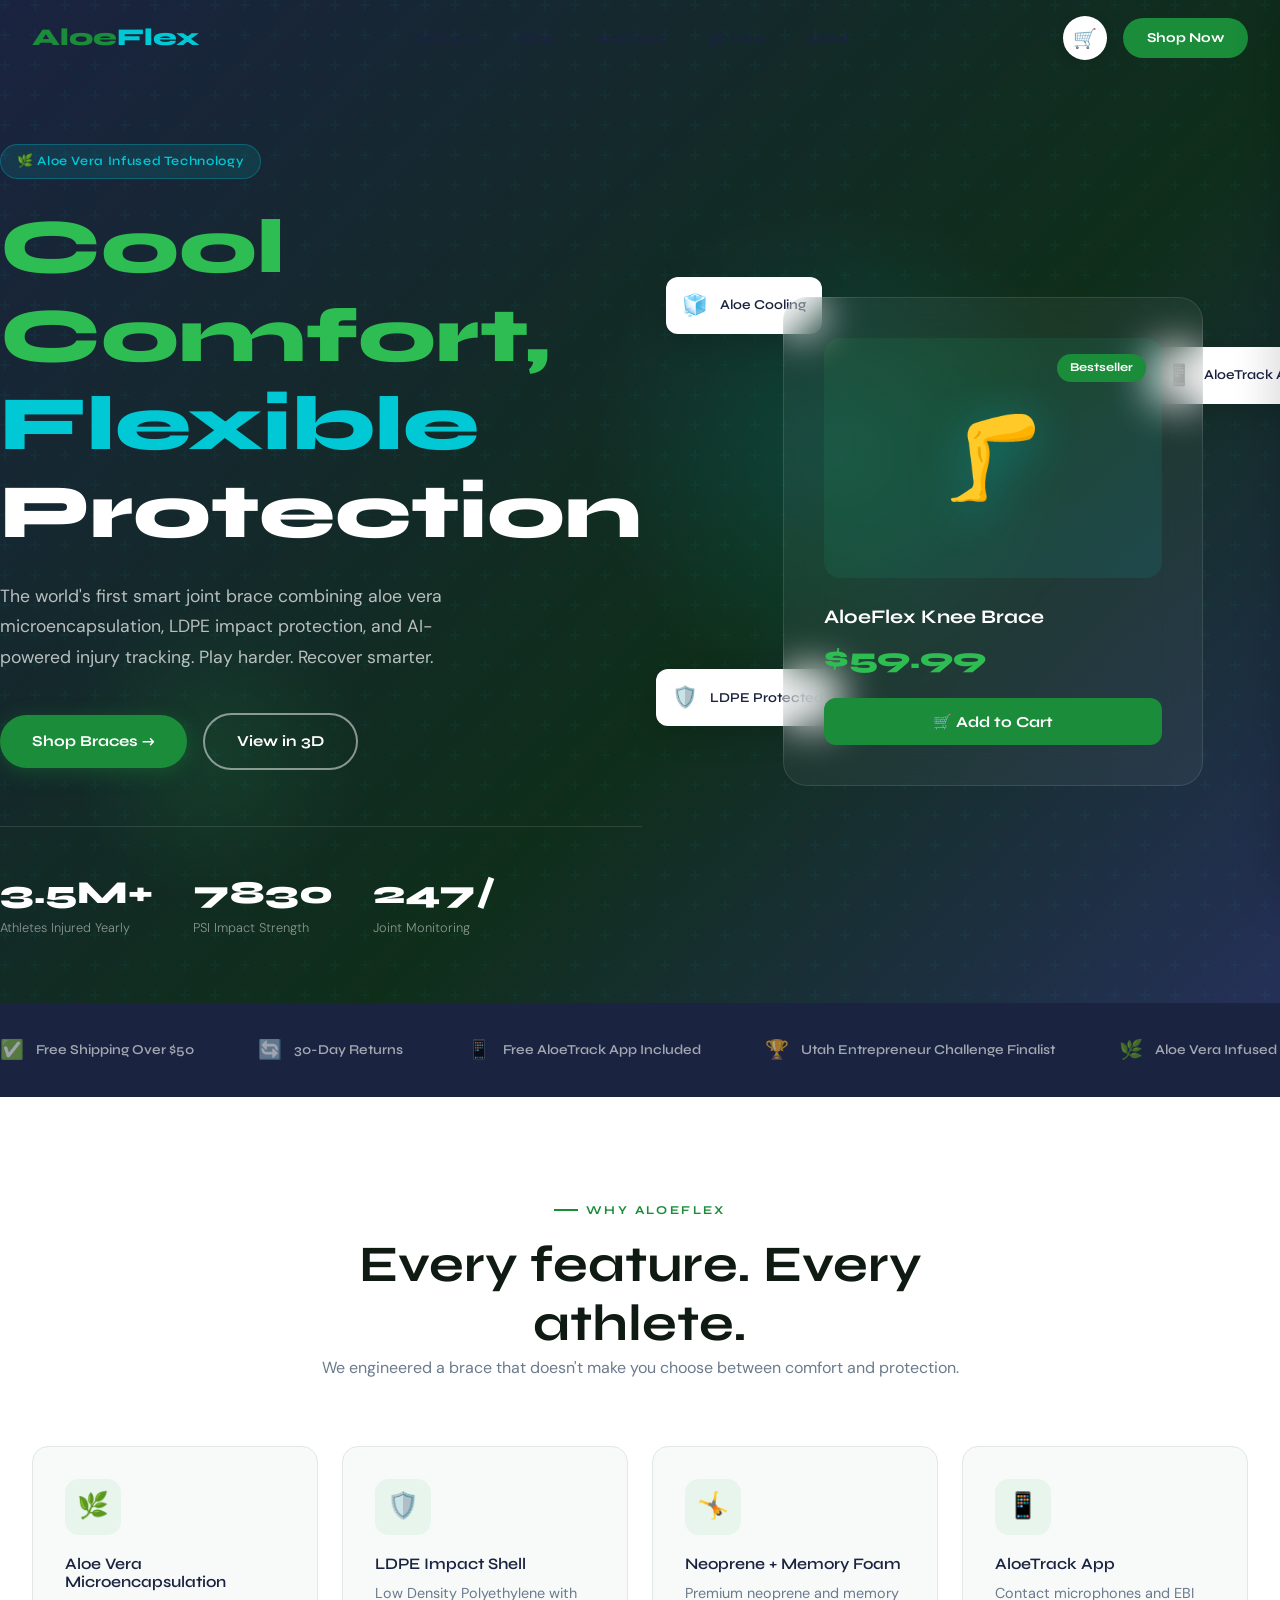
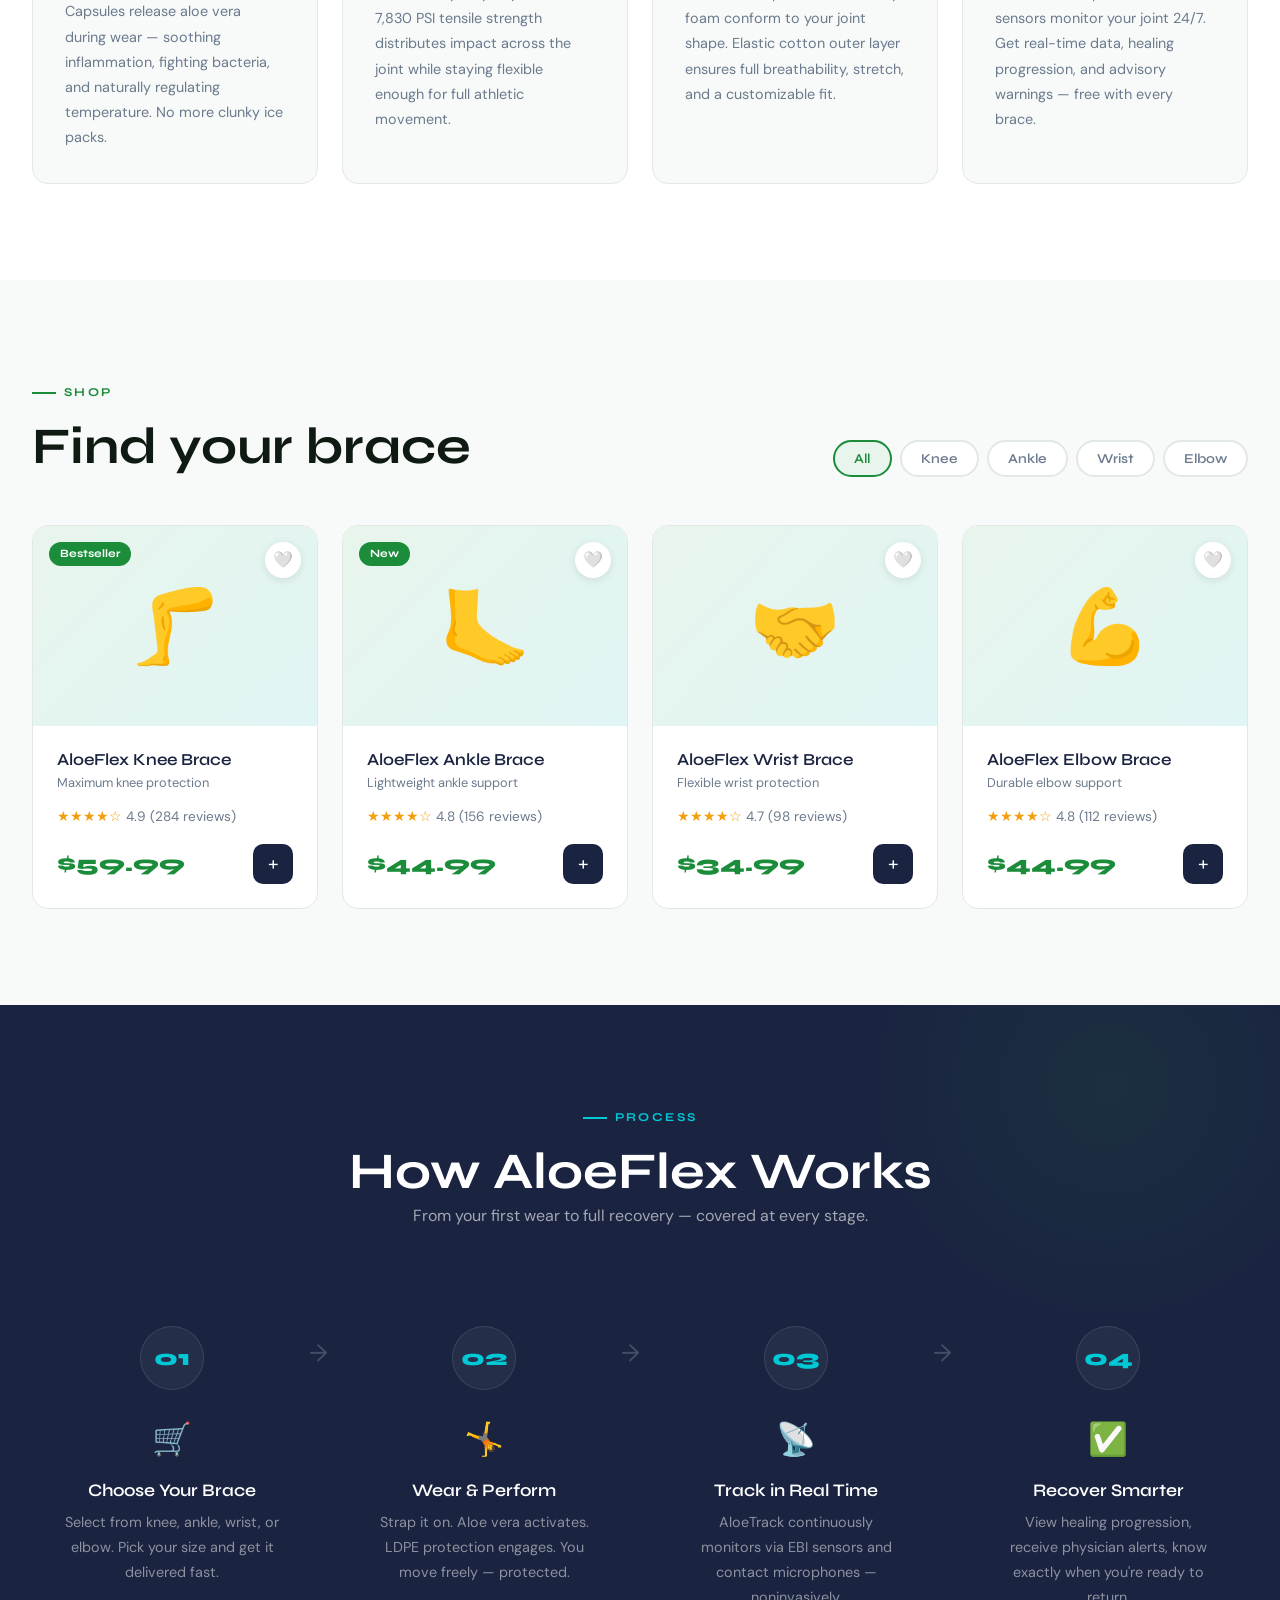
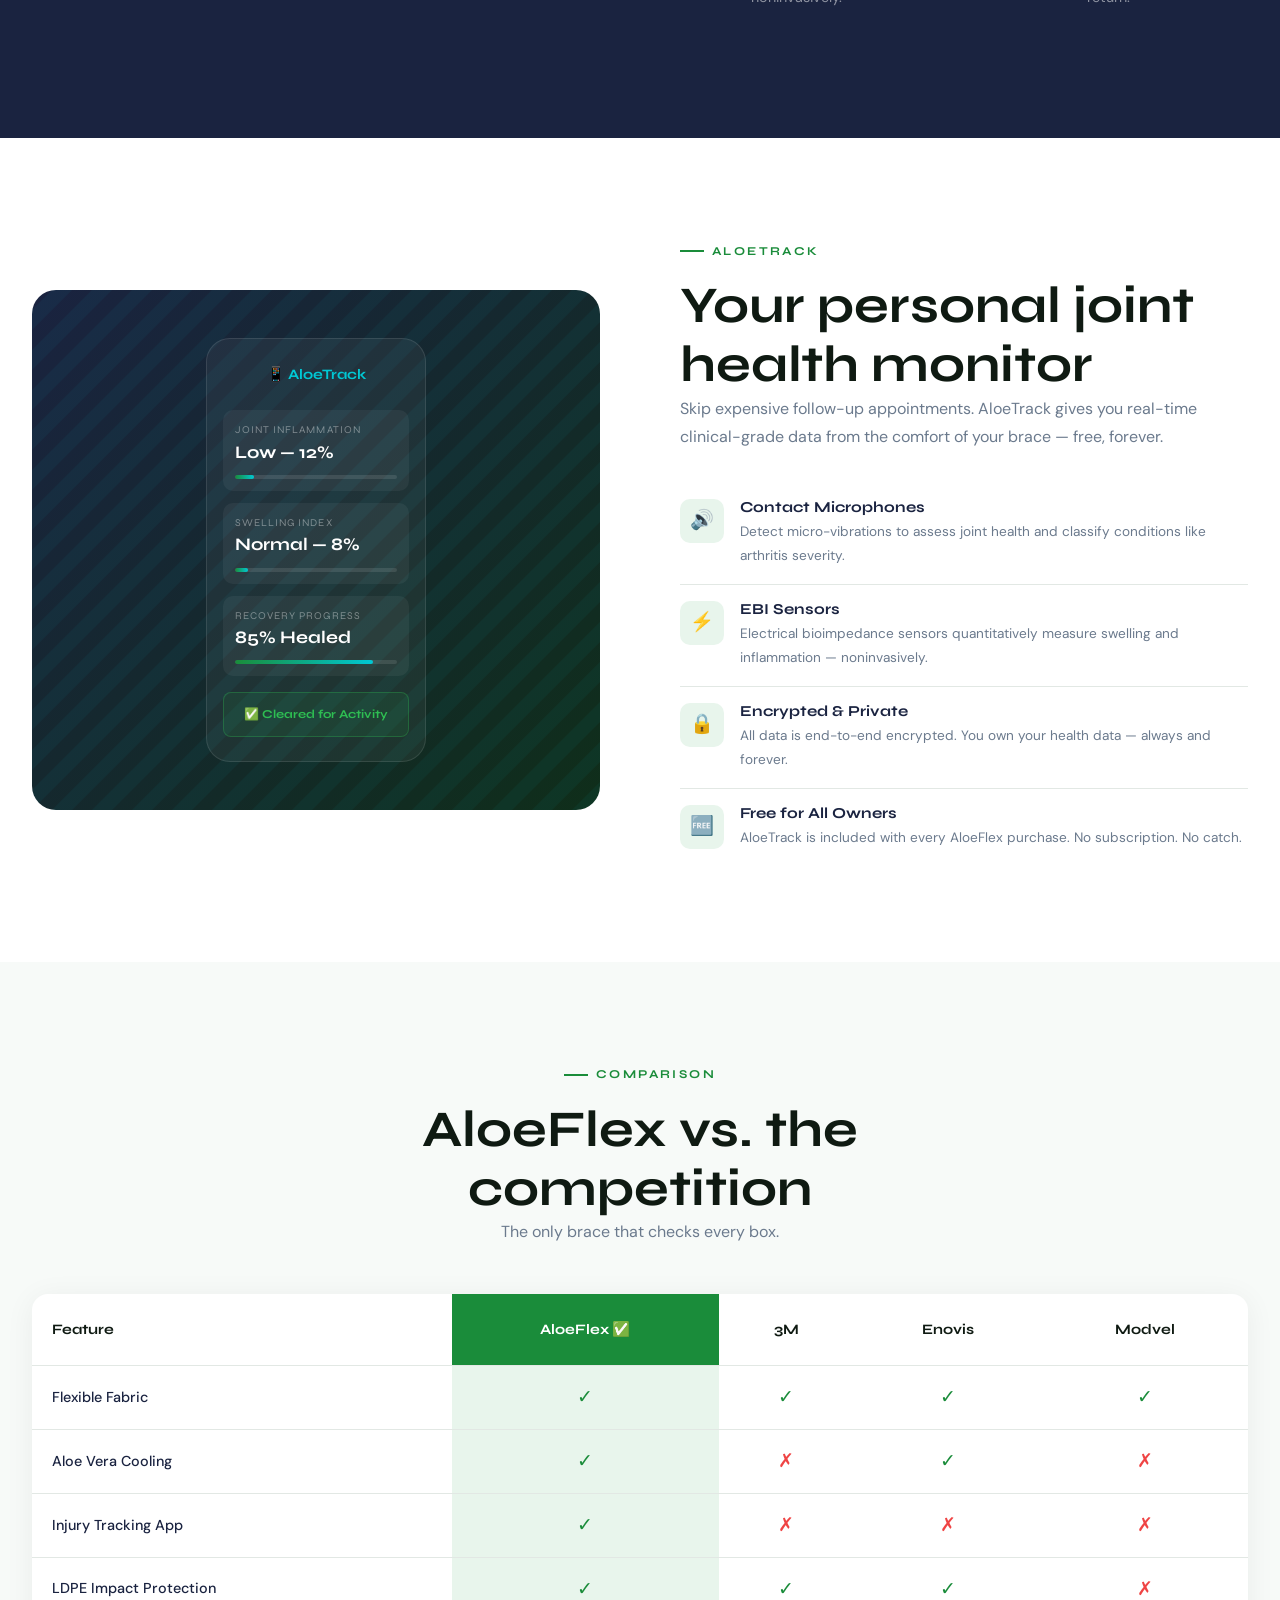
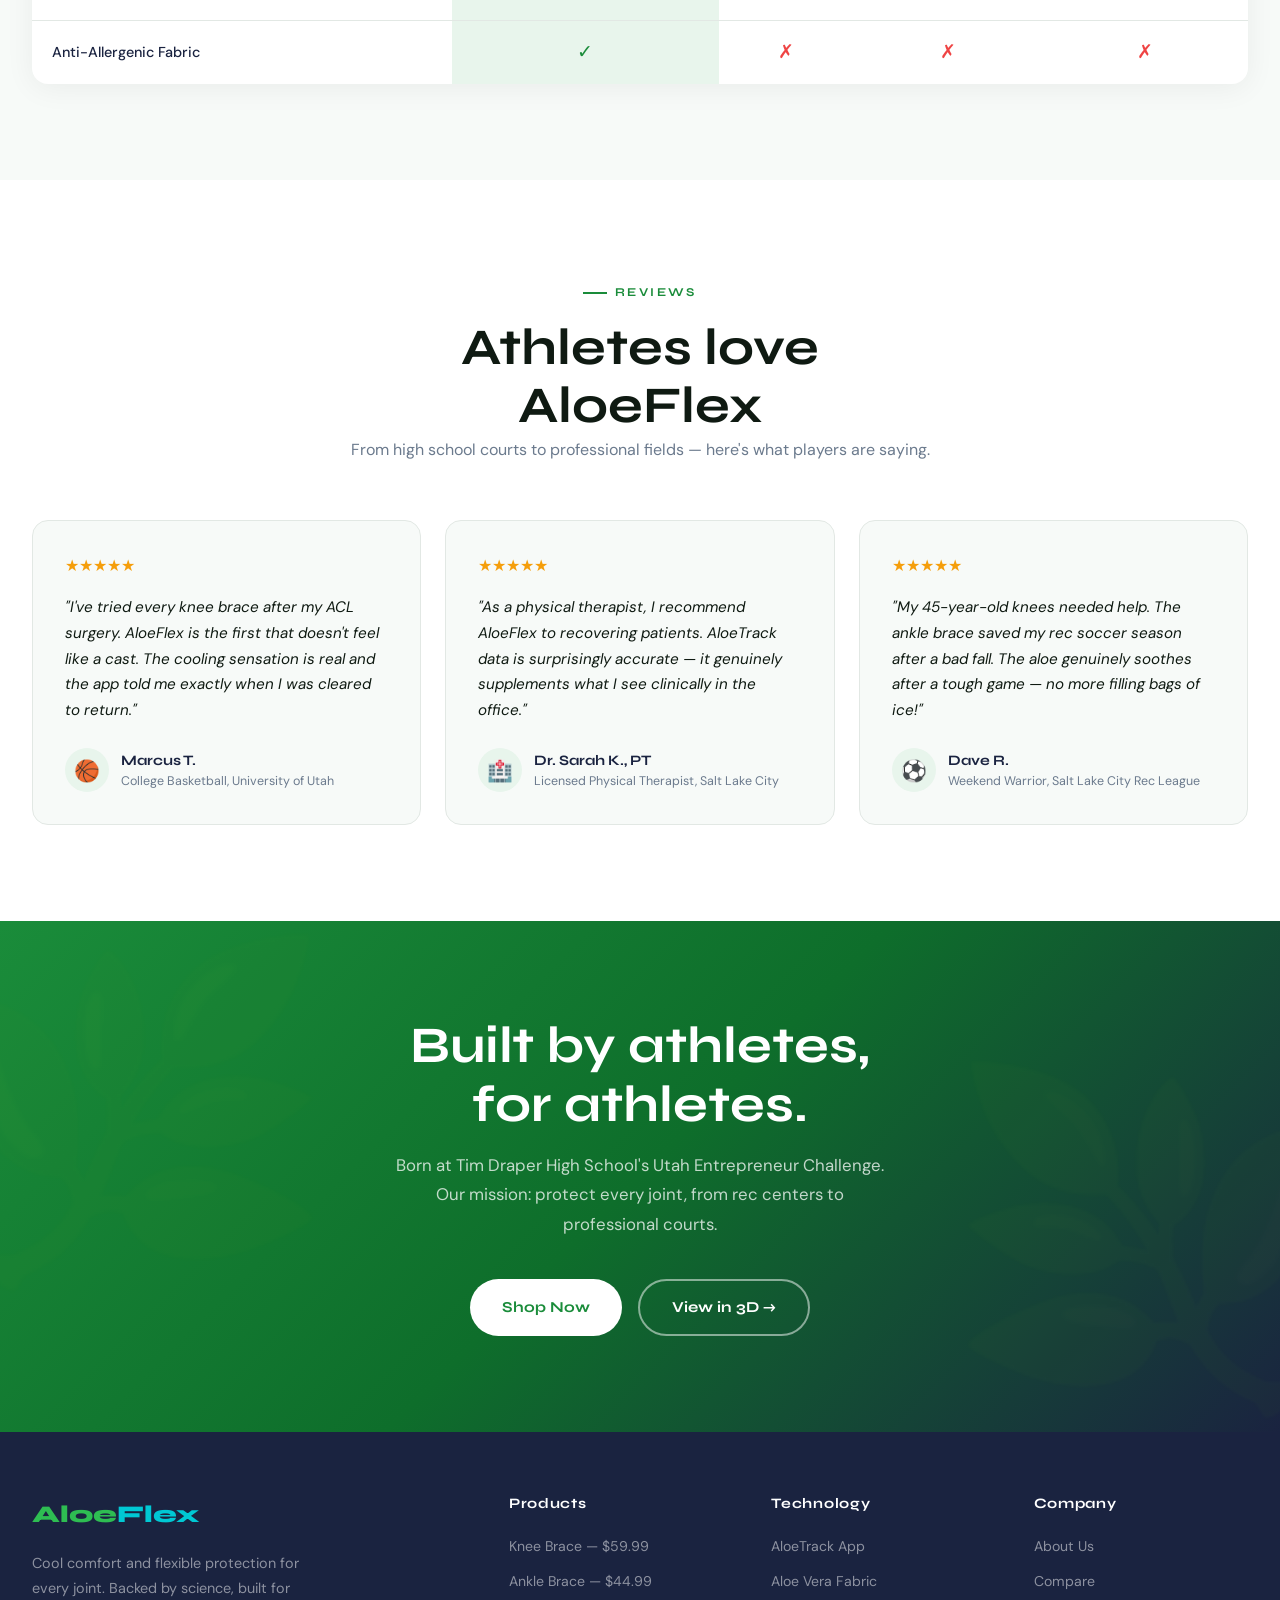
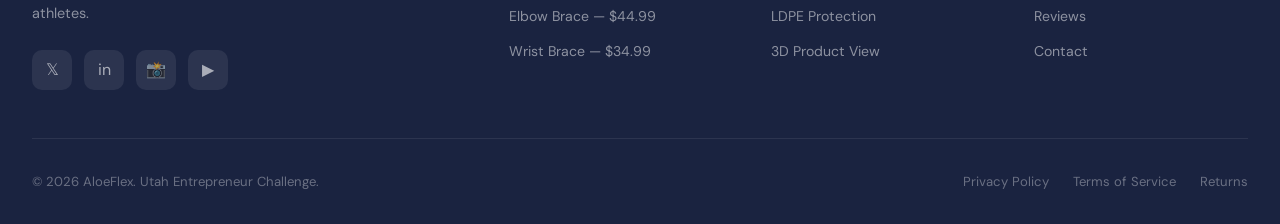
==== index.html @ eb2c8c6e "AloeFlex" ====
<!DOCTYPE html>
<html lang="en">
<head>
    <meta charset="UTF-8" />
    <meta name="viewport" content="width=device-width, initial-scale=1.0" />
    <title>AloeFlex — Cool Comfort, Flexible Protection</title>
    <meta name="description" content="AloeFlex smart joint braces. Aloe vera infused, LDPE protected, app-tracked. Shop knee, ankle, wrist and elbow braces." />
    <link rel="stylesheet" href="css/styles.css" />
</head>
<body>

<!-- NAVBAR -->
<nav class="navbar">
    <div class="container navbar-inner">
        <a href="index.html" class="nav-logo">
            <span class="nav-logo-text">Aloe<span>Flex</span></span>
        </a>
        <ul class="nav-links">
            <li><a href="#features">Features</a></li>
            <li><a href="#products">Shop</a></li>
            <li><a href="#technology">AloeTrack</a></li>
            <li><a href="pages/viewer.html">3D View</a></li>
            <li><a href="#about">About</a></li>
        </ul>
        <div class="nav-actions">
            <button class="cart-btn" title="Cart">🛒<span class="cart-count" style="display:none">0</span></button>
            <a href="#products" class="nav-cta">Shop Now</a>
            <button class="hamburger" aria-label="Menu"><span></span><span></span><span></span></button>
        </div>
    </div>
</nav>

<!-- Mobile Nav -->
<div class="mobile-nav">
    <span class="mobile-nav-close">✕</span>
    <a href="#features">Features</a>
    <a href="#products">Shop</a>
    <a href="#technology">AloeTrack</a>
    <a href="pages/viewer.html">3D View</a>
    <a href="#about">About</a>
</div>

<!-- HERO -->
<section class="hero" id="home">
    <div class="hero-glow"></div>
    <div class="hero-glow-2"></div>
    <div class="container hero-inner">
        <div class="hero-content">
            <div class="hero-badge">🌿 Aloe Vera Infused Technology</div>
            <h1>
                <span class="highlight-green">Cool Comfort,</span><br>
                <span class="highlight">Flexible</span> Protection
            </h1>
            <p class="hero-desc">The world's first smart joint brace combining aloe vera microencapsulation, LDPE impact protection, and AI-powered injury tracking. Play harder. Recover smarter.</p>
            <div class="hero-actions">
                <a href="#products" class="btn btn-primary">Shop Braces →</a>
                <a href="pages/viewer.html" class="btn btn-outline-white">View in 3D</a>
            </div>
            <div class="hero-stats">
                <div class="stat-item">
                    <div class="stat-number">3.5<span>M+</span></div>
                    <div class="stat-label">Athletes Injured Yearly</div>
                </div>
                <div class="stat-item">
                    <div class="stat-number">7830</div>
                    <div class="stat-label">PSI Impact Strength</div>
                </div>
                <div class="stat-item">
                    <div class="stat-number">24<span>/7</span></div>
                    <div class="stat-label">Joint Monitoring</div>
                </div>
            </div>
        </div>
        <div class="hero-visual">
            <div class="floating-feature f1"><span class="floating-feature-icon">🧊</span> Aloe Cooling</div>
            <div class="floating-feature f3"><span class="floating-feature-icon">📱</span> AloeTrack App</div>
            <div class="floating-feature f2"><span class="floating-feature-icon">🛡️</span> LDPE Protected</div>
            <div class="hero-product-card">
                <div class="hero-product-img">
                    <div class="hero-product-badge">Bestseller</div>
                    <div class="hero-product-emoji">🦵</div>
                </div>
                <div class="hero-product-name">AloeFlex Knee Brace</div>
                <div class="hero-product-price">$59.99</div>
                <button class="hero-add-btn" onclick="addToCart(1)">🛒 Add to Cart</button>
            </div>
        </div>
    </div>
</section>

<!-- TRUST BANNER -->
<div class="trust-banner">
    <div class="trust-scroll">
        <div class="trust-item"><span>✅</span> Free Shipping Over $50</div>
        <div class="trust-item"><span>🔄</span> 30-Day Returns</div>
        <div class="trust-item"><span>📱</span> Free AloeTrack App Included</div>
        <div class="trust-item"><span>🏆</span> Utah Entrepreneur Challenge Finalist</div>
        <div class="trust-item"><span>🌿</span> Aloe Vera Infused Fabric</div>
        <div class="trust-item"><span>🛡️</span> 7830 PSI Impact Protection</div>
        <div class="trust-item"><span>⚡</span> Same-Day Order Processing</div>
        <div class="trust-item"><span>🔒</span> Encrypted Health Data</div>
        <div class="trust-item"><span>✅</span> Free Shipping Over $50</div>
        <div class="trust-item"><span>🔄</span> 30-Day Returns</div>
        <div class="trust-item"><span>📱</span> Free AloeTrack App Included</div>
        <div class="trust-item"><span>🏆</span> Utah Entrepreneur Challenge Finalist</div>
        <div class="trust-item"><span>🌿</span> Aloe Vera Infused Fabric</div>
        <div class="trust-item"><span>🛡️</span> 7830 PSI Impact Protection</div>
        <div class="trust-item"><span>⚡</span> Same-Day Order Processing</div>
        <div class="trust-item"><span>🔒</span> Encrypted Health Data</div>
    </div>
</div>

<!-- FEATURES -->
<section class="features section" id="features">
    <div class="container">
        <div class="features-header">
            <div class="section-label">Why AloeFlex</div>
            <h2>Every feature. Every athlete.</h2>
            <p>We engineered a brace that doesn't make you choose between comfort and protection.</p>
        </div>
        <div class="features-grid">
            <div class="feature-card">
                <div class="feature-icon">🌿</div>
                <h4>Aloe Vera Microencapsulation</h4>
                <p>Capsules release aloe vera during wear — soothing inflammation, fighting bacteria, and naturally regulating temperature. No more clunky ice packs.</p>
            </div>
            <div class="feature-card">
                <div class="feature-icon">🛡️</div>
                <h4>LDPE Impact Shell</h4>
                <p>Low Density Polyethylene with 7,830 PSI tensile strength distributes impact across the joint while staying flexible enough for full athletic movement.</p>
            </div>
            <div class="feature-card">
                <div class="feature-icon">🤸</div>
                <h4>Neoprene + Memory Foam</h4>
                <p>Premium neoprene and memory foam conform to your joint shape. Elastic cotton outer layer ensures full breathability, stretch, and a customizable fit.</p>
            </div>
            <div class="feature-card">
                <div class="feature-icon">📱</div>
                <h4>AloeTrack App</h4>
                <p>Contact microphones and EBI sensors monitor your joint 24/7. Get real-time data, healing progression, and advisory warnings — free with every brace.</p>
            </div>
        </div>
    </div>
</section>

<!-- PRODUCTS -->
<section class="products section" id="products">
    <div class="container">
        <div class="products-header">
            <div>
                <div class="section-label">Shop</div>
                <h2>Find your brace</h2>
            </div>
            <div class="products-filters">
                <button class="filter-btn active" data-filter="all">All</button>
                <button class="filter-btn" data-filter="knee">Knee</button>
                <button class="filter-btn" data-filter="ankle">Ankle</button>
                <button class="filter-btn" data-filter="wrist">Wrist</button>
                <button class="filter-btn" data-filter="elbow">Elbow</button>
            </div>
        </div>
        <div class="products-grid"><!-- Rendered by JS --></div>
    </div>
</section>

<!-- HOW IT WORKS -->
<section class="how-it-works section" id="how">
    <div class="container">
        <div class="how-header">
            <div class="section-label">Process</div>
            <h2>How AloeFlex Works</h2>
            <p>From your first wear to full recovery — covered at every stage.</p>
        </div>
        <div class="how-steps">
            <div class="how-step">
                <div class="step-number">01</div>
                <span class="step-icon">🛒</span>
                <h4>Choose Your Brace</h4>
                <p>Select from knee, ankle, wrist, or elbow. Pick your size and get it delivered fast.</p>
            </div>
            <div class="how-step">
                <div class="step-number">02</div>
                <span class="step-icon">🤸</span>
                <h4>Wear &amp; Perform</h4>
                <p>Strap it on. Aloe vera activates. LDPE protection engages. You move freely — protected.</p>
            </div>
            <div class="how-step">
                <div class="step-number">03</div>
                <span class="step-icon">📡</span>
                <h4>Track in Real Time</h4>
                <p>AloeTrack continuously monitors via EBI sensors and contact microphones — noninvasively.</p>
            </div>
            <div class="how-step">
                <div class="step-number">04</div>
                <span class="step-icon">✅</span>
                <h4>Recover Smarter</h4>
                <p>View healing progression, receive physician alerts, know exactly when you're ready to return.</p>
            </div>
        </div>
    </div>
</section>

<!-- TECHNOLOGY -->
<section class="technology section" id="technology">
    <div class="container">
        <div class="tech-inner">
            <div class="tech-visual">
                <div class="tech-app-mock">
                    <div class="app-header-mock">📱 AloeTrack</div>
                    <div class="app-metric">
                        <div class="app-metric-label">Joint Inflammation</div>
                        <div class="app-metric-value">Low — 12%</div>
                        <div class="app-metric-bar"><div class="app-metric-fill" style="width:12%"></div></div>
                    </div>
                    <div class="app-metric">
                        <div class="app-metric-label">Swelling Index</div>
                        <div class="app-metric-value">Normal — 8%</div>
                        <div class="app-metric-bar"><div class="app-metric-fill" style="width:8%"></div></div>
                    </div>
                    <div class="app-metric">
                        <div class="app-metric-label">Recovery Progress</div>
                        <div class="app-metric-value">85% Healed</div>
                        <div class="app-metric-bar"><div class="app-metric-fill" style="width:85%"></div></div>
                    </div>
                    <div class="app-status">✅ Cleared for Activity</div>
                </div>
            </div>
            <div class="tech-content">
                <div class="section-label">AloeTrack</div>
                <h2>Your personal joint health monitor</h2>
                <p>Skip expensive follow-up appointments. AloeTrack gives you real-time clinical-grade data from the comfort of your brace — free, forever.</p>
                <div class="tech-features">
                    <div class="tech-feature">
                        <div class="tech-feature-icon">🔊</div>
                        <div class="tech-feature-text">
                            <h5>Contact Microphones</h5>
                            <p>Detect micro-vibrations to assess joint health and classify conditions like arthritis severity.</p>
                        </div>
                    </div>
                    <div class="tech-feature">
                        <div class="tech-feature-icon">⚡</div>
                        <div class="tech-feature-text">
                            <h5>EBI Sensors</h5>
                            <p>Electrical bioimpedance sensors quantitatively measure swelling and inflammation — noninvasively.</p>
                        </div>
                    </div>
                    <div class="tech-feature">
                        <div class="tech-feature-icon">🔒</div>
                        <div class="tech-feature-text">
                            <h5>Encrypted &amp; Private</h5>
                            <p>All data is end-to-end encrypted. You own your health data — always and forever.</p>
                        </div>
                    </div>
                    <div class="tech-feature">
                        <div class="tech-feature-icon">🆓</div>
                        <div class="tech-feature-text">
                            <h5>Free for All Owners</h5>
                            <p>AloeTrack is included with every AloeFlex purchase. No subscription. No catch.</p>
                        </div>
                    </div>
                </div>
            </div>
        </div>
    </div>
</section>

<!-- COMPARISON -->
<section class="comparison section" id="compare">
    <div class="container">
        <div class="comparison-header">
            <div class="section-label">Comparison</div>
            <h2>AloeFlex vs. the competition</h2>
            <p>The only brace that checks every box.</p>
        </div>
        <table class="comparison-table">
            <thead>
            <tr>
                <th>Feature</th>
                <th class="ours">AloeFlex ✅</th>
                <th>3M</th>
                <th>Enovis</th>
                <th>Modvel</th>
            </tr>
            </thead>
            <tbody>
            <tr><td>Flexible Fabric</td><td class="ours"><span class="check">✓</span></td><td><span class="check">✓</span></td><td><span class="check">✓</span></td><td><span class="check">✓</span></td></tr>
            <tr><td>Aloe Vera Cooling</td><td class="ours"><span class="check">✓</span></td><td><span class="cross">✗</span></td><td><span class="check">✓</span></td><td><span class="cross">✗</span></td></tr>
            <tr><td>Injury Tracking App</td><td class="ours"><span class="check">✓</span></td><td><span class="cross">✗</span></td><td><span class="cross">✗</span></td><td><span class="cross">✗</span></td></tr>
            <tr><td>LDPE Impact Protection</td><td class="ours"><span class="check">✓</span></td><td><span class="check">✓</span></td><td><span class="check">✓</span></td><td><span class="cross">✗</span></td></tr>
            <tr><td>Anti-Allergenic Fabric</td><td class="ours"><span class="check">✓</span></td><td><span class="cross">✗</span></td><td><span class="cross">✗</span></td><td><span class="cross">✗</span></td></tr>
            </tbody>
        </table>
    </div>
</section>

<!-- TESTIMONIALS -->
<section class="testimonials section" id="reviews">
    <div class="container">
        <div class="testimonials-header">
            <div class="section-label">Reviews</div>
            <h2>Athletes love AloeFlex</h2>
            <p>From high school courts to professional fields — here's what players are saying.</p>
        </div>
        <div class="testimonials-grid">
            <div class="testimonial-card">
                <div class="testimonial-stars">★★★★★</div>
                <p class="testimonial-text">"I've tried every knee brace after my ACL surgery. AloeFlex is the first that doesn't feel like a cast. The cooling sensation is real and the app told me exactly when I was cleared to return."</p>
                <div class="testimonial-author">
                    <div class="author-avatar">🏀</div>
                    <div><div class="author-name">Marcus T.</div><div class="author-role">College Basketball, University of Utah</div></div>
                </div>
            </div>
            <div class="testimonial-card">
                <div class="testimonial-stars">★★★★★</div>
                <p class="testimonial-text">"As a physical therapist, I recommend AloeFlex to recovering patients. AloeTrack data is surprisingly accurate — it genuinely supplements what I see clinically in the office."</p>
                <div class="testimonial-author">
                    <div class="author-avatar">🏥</div>
                    <div><div class="author-name">Dr. Sarah K., PT</div><div class="author-role">Licensed Physical Therapist, Salt Lake City</div></div>
                </div>
            </div>
            <div class="testimonial-card">
                <div class="testimonial-stars">★★★★★</div>
                <p class="testimonial-text">"My 45-year-old knees needed help. The ankle brace saved my rec soccer season after a bad fall. The aloe genuinely soothes after a tough game — no more filling bags of ice!"</p>
                <div class="testimonial-author">
                    <div class="author-avatar">⚽</div>
                    <div><div class="author-name">Dave R.</div><div class="author-role">Weekend Warrior, Salt Lake City Rec League</div></div>
                </div>
            </div>
        </div>
    </div>
</section>

<!-- CTA -->
<section class="cta-banner" id="about">
    <div class="container cta-inner">
        <h2>Built by athletes,<br>for athletes.</h2>
        <p>Born at Tim Draper High School's Utah Entrepreneur Challenge. Our mission: protect every joint, from rec centers to professional courts.</p>
        <div class="cta-buttons">
            <a href="#products" class="btn btn-white">Shop Now</a>
            <a href="pages/viewer.html" class="btn btn-outline-white">View in 3D →</a>
        </div>
    </div>
</section>

<!-- FOOTER -->
<footer class="footer">
    <div class="container">
        <div class="footer-inner">
            <div class="footer-brand">
                <div class="footer-logo">Aloe<span>Flex</span></div>
                <p>Cool comfort and flexible protection for every joint. Backed by science, built for athletes.</p>
                <div class="footer-social">
                    <a href="#" class="social-link">𝕏</a>
                    <a href="#" class="social-link">in</a>
                    <a href="#" class="social-link">📸</a>
                    <a href="#" class="social-link">▶</a>
                </div>
            </div>
            <div class="footer-col">
                <h5>Products</h5>
                <ul>
                    <li><a href="#products">Knee Brace — $59.99</a></li>
                    <li><a href="#products">Ankle Brace — $44.99</a></li>
                    <li><a href="#products">Elbow Brace — $44.99</a></li>
                    <li><a href="#products">Wrist Brace — $34.99</a></li>
                </ul>
            </div>
            <div class="footer-col">
                <h5>Technology</h5>
                <ul>
                    <li><a href="#technology">AloeTrack App</a></li>
                    <li><a href="#features">Aloe Vera Fabric</a></li>
                    <li><a href="#features">LDPE Protection</a></li>
                    <li><a href="pages/viewer.html">3D Product View</a></li>
                </ul>
            </div>
            <div class="footer-col">
                <h5>Company</h5>
                <ul>
                    <li><a href="#about">About Us</a></li>
                    <li><a href="#compare">Compare</a></li>
                    <li><a href="#reviews">Reviews</a></li>
                    <li><a href="#">Contact</a></li>
                </ul>
            </div>
        </div>
        <div class="footer-bottom">
            <div class="footer-copy">© 2026 AloeFlex. Utah Entrepreneur Challenge.</div>
            <div class="footer-links">
                <a href="#">Privacy Policy</a>
                <a href="#">Terms of Service</a>
                <a href="#">Returns</a>
            </div>
        </div>
    </div>
</footer>

<!-- CART SIDEBAR -->
<div class="cart-overlay"></div>
<div class="cart-sidebar">
    <div class="cart-header">
        <h3>Your Cart 🛒</h3>
        <div class="cart-close">✕</div>
    </div>
    <div class="cart-items"></div>
    <div class="cart-footer">
        <div class="cart-total">
            <span class="cart-total-label">Total</span>
            <span class="cart-total-amount">$0.00</span>
        </div>
        <button class="checkout-btn">Checkout →</button>
    </div>
</div>

<!-- SCROLL TOP -->
<button class="scroll-top" aria-label="Scroll to top">↑</button>

<!-- NOTIFICATION -->
<div class="notification"><span class="notification-icon"></span><span class="notification-msg"></span></div>

<script src="js/main.js"></script>
</body>
</html>
---- css/styles.css ----
@import url('https://fonts.googleapis.com/css2?family=Syne:wght@400;600;700;800&family=DM+Sans:ital,wght@0,300;0,400;0,500;1,300&display=swap');

/* ===== CSS VARIABLES ===== */
:root {
    --green-primary: #1a8c3a;
    --green-light: #2ebd52;
    --green-pale: #e8f5ec;
    --cyan: #00c8d4;
    --navy: #1a2340;
    --navy-mid: #253058;
    --white: #ffffff;
    --off-white: #f7faf8;
    --gray: #6b7a8d;
    --gray-light: #e2e8e4;
    --text-dark: #0f1a12;
    --shadow: 0 8px 40px rgba(26, 140, 58, 0.15);
    --shadow-deep: 0 20px 80px rgba(26, 35, 64, 0.2);
    --radius: 16px;
    --radius-sm: 8px;
    --transition: all 0.3s cubic-bezier(0.4, 0, 0.2, 1);
}

/* ===== RESET ===== */
*, *::before, *::after { box-sizing: border-box; margin: 0; padding: 0; }
html { scroll-behavior: smooth; font-size: 16px; }
body {
    font-family: 'DM Sans', sans-serif;
    background: var(--off-white);
    color: var(--text-dark);
    line-height: 1.6;
    overflow-x: hidden;
}
a { text-decoration: none; color: inherit; }
img { max-width: 100%; display: block; }
button { cursor: pointer; border: none; background: none; font-family: inherit; }
ul { list-style: none; }

/* ===== TYPOGRAPHY ===== */
h1, h2, h3, h4, h5 {
    font-family: 'Syne', sans-serif;
    line-height: 1.15;
}
h1 { font-size: clamp(2.5rem, 6vw, 5rem); font-weight: 800; }
h2 { font-size: clamp(2rem, 4vw, 3.2rem); font-weight: 700; }
h3 { font-size: clamp(1.3rem, 2.5vw, 1.8rem); font-weight: 600; }
h4 { font-size: 1.1rem; font-weight: 600; }
p { font-size: 1rem; color: var(--gray); line-height: 1.75; }

/* ===== LAYOUT ===== */
.container { max-width: 1280px; margin: 0 auto; padding: 0 2rem; }
.section { padding: 6rem 0; }
.section-label {
    font-family: 'Syne', sans-serif;
    font-size: 0.75rem;
    font-weight: 700;
    letter-spacing: 0.2em;
    text-transform: uppercase;
    color: var(--green-primary);
    display: inline-flex;
    align-items: center;
    gap: 0.5rem;
    margin-bottom: 1rem;
}
.section-label::before {
    content: '';
    display: block;
    width: 24px;
    height: 2px;
    background: var(--green-primary);
}

/* ===== NAVBAR ===== */
.navbar {
    position: fixed;
    top: 0;
    left: 0;
    right: 0;
    z-index: 1000;
    padding: 1rem 0;
    transition: var(--transition);
    background: transparent;
}
.navbar.scrolled {
    background: rgba(255,255,255,0.95);
    backdrop-filter: blur(16px);
    box-shadow: 0 2px 24px rgba(26,35,64,0.08);
    padding: 0.75rem 0;
}
.navbar-inner {
    display: flex;
    align-items: center;
    justify-content: space-between;
}
.nav-logo {
    display: flex;
    align-items: center;
    gap: 0.5rem;
}
.nav-logo-text {
    font-family: 'Syne', sans-serif;
    font-size: 1.5rem;
    font-weight: 800;
    color: var(--green-primary);
}
.nav-logo-text span { color: var(--cyan); }
.nav-links { display: flex; align-items: center; gap: 2.5rem; }
.nav-links a {
    font-family: 'Syne', sans-serif;
    font-size: 0.9rem;
    font-weight: 600;
    color: var(--navy);
    transition: var(--transition);
    position: relative;
}
.nav-links a::after {
    content: '';
    position: absolute;
    bottom: -4px;
    left: 0;
    width: 0;
    height: 2px;
    background: var(--green-primary);
    transition: var(--transition);
}
.nav-links a:hover::after { width: 100%; }
.nav-links a:hover { color: var(--green-primary); }
.navbar.scrolled .nav-links a { color: var(--navy); }
.nav-actions { display: flex; align-items: center; gap: 1rem; }
.cart-btn {
    position: relative;
    width: 44px;
    height: 44px;
    border-radius: 50%;
    background: var(--white);
    display: flex;
    align-items: center;
    justify-content: center;
    box-shadow: 0 2px 12px rgba(0,0,0,0.1);
    color: var(--navy);
    font-size: 1.2rem;
    transition: var(--transition);
}
.cart-btn:hover { transform: translateY(-2px); box-shadow: var(--shadow); }
.cart-count {
    position: absolute;
    top: -4px;
    right: -4px;
    width: 20px;
    height: 20px;
    background: var(--green-primary);
    color: white;
    border-radius: 50%;
    font-size: 0.65rem;
    font-family: 'Syne', sans-serif;
    font-weight: 700;
    display: flex;
    align-items: center;
    justify-content: center;
}
.nav-cta {
    background: var(--green-primary);
    color: white !important;
    padding: 0.6rem 1.5rem;
    border-radius: 100px;
    font-family: 'Syne', sans-serif;
    font-size: 0.85rem;
    font-weight: 700;
    transition: var(--transition);
    display: inline-block;
}
.nav-cta:hover { background: var(--green-light); transform: translateY(-1px); }
.nav-cta::after { display: none !important; }

.hamburger { display: none; flex-direction: column; gap: 5px; padding: 4px; }
.hamburger span { display: block; width: 24px; height: 2px; background: var(--navy); transition: var(--transition); border-radius: 2px; }

/* ===== BUTTONS ===== */
.btn {
    display: inline-flex;
    align-items: center;
    gap: 0.6rem;
    padding: 0.9rem 2rem;
    border-radius: 100px;
    font-family: 'Syne', sans-serif;
    font-weight: 700;
    font-size: 0.95rem;
    transition: var(--transition);
    cursor: pointer;
    border: none;
}
.btn-primary {
    background: var(--green-primary);
    color: white;
    box-shadow: 0 4px 20px rgba(26,140,58,0.35);
}
.btn-primary:hover {
    background: var(--green-light);
    transform: translateY(-2px);
    box-shadow: 0 8px 30px rgba(26,140,58,0.45);
}
.btn-secondary {
    background: transparent;
    color: var(--navy);
    border: 2px solid var(--navy);
}
.btn-secondary:hover {
    background: var(--navy);
    color: white;
    transform: translateY(-2px);
}
.btn-white {
    background: white;
    color: var(--green-primary);
}
.btn-white:hover { transform: translateY(-2px); box-shadow: 0 8px 30px rgba(0,0,0,0.15); }
.btn-outline-white {
    background: transparent;
    color: white;
    border: 2px solid rgba(255,255,255,0.5);
}
.btn-outline-white:hover { background: white; color: var(--green-primary); }

/* ===== HERO ===== */
.hero {
    min-height: 100vh;
    background: linear-gradient(135deg, var(--navy) 0%, #0f2e1a 60%, var(--navy-mid) 100%);
    display: flex;
    align-items: center;
    position: relative;
    overflow: hidden;
    padding-top: 80px;
}
.hero::before {
    content: '';
    position: absolute;
    inset: 0;
    background: url("data:image/svg+xml,%3Csvg width='60' height='60' viewBox='0 0 60 60' xmlns='http://www.w3.org/2000/svg'%3E%3Cg fill='none' fill-rule='evenodd'%3E%3Cg fill='%2300c8d4' fill-opacity='0.04'%3E%3Cpath d='M36 34v-4h-2v4h-4v2h4v4h2v-4h4v-2h-4zm0-30V0h-2v4h-4v2h4v4h2V6h4V4h-4zM6 34v-4H4v4H0v2h4v4h2v-4h4v-2H6zM6 4V0H4v4H0v2h4v4h2V6h4V4H6z'/%3E%3C/g%3E%3C/g%3E%3C/svg%3E");
}
.hero-glow {
    position: absolute;
    top: 20%;
    right: 15%;
    width: 500px;
    height: 500px;
    background: radial-gradient(circle, rgba(0,200,212,0.15) 0%, transparent 70%);
    border-radius: 50%;
    animation: pulse 6s ease-in-out infinite;
}
.hero-glow-2 {
    position: absolute;
    bottom: 10%;
    left: 5%;
    width: 300px;
    height: 300px;
    background: radial-gradient(circle, rgba(46,189,82,0.12) 0%, transparent 70%);
    border-radius: 50%;
    animation: pulse 8s ease-in-out infinite reverse;
}
@keyframes pulse {
    0%, 100% { transform: scale(1); opacity: 0.8; }
    50% { transform: scale(1.2); opacity: 1; }
}
.hero-inner {
    display: grid;
    grid-template-columns: 1fr 1fr;
    align-items: center;
    gap: 4rem;
    width: 100%;
    position: relative;
    z-index: 1;
    padding: 4rem 0;
}
.hero-badge {
    display: inline-flex;
    align-items: center;
    gap: 0.5rem;
    background: rgba(0,200,212,0.12);
    border: 1px solid rgba(0,200,212,0.3);
    color: var(--cyan);
    padding: 0.4rem 1rem;
    border-radius: 100px;
    font-size: 0.8rem;
    font-family: 'Syne', sans-serif;
    font-weight: 600;
    letter-spacing: 0.05em;
    margin-bottom: 1.5rem;
    animation: fadeUp 0.6s ease both;
}
.hero h1 {
    color: white;
    margin-bottom: 1.5rem;
    animation: fadeUp 0.6s ease 0.1s both;
}
.hero h1 .highlight { color: var(--cyan); }
.hero h1 .highlight-green { color: var(--green-light); }
.hero-desc {
    color: rgba(255,255,255,0.7);
    font-size: 1.1rem;
    max-width: 480px;
    margin-bottom: 2.5rem;
    animation: fadeUp 0.6s ease 0.2s both;
}
.hero-actions {
    display: flex;
    align-items: center;
    gap: 1rem;
    flex-wrap: wrap;
    animation: fadeUp 0.6s ease 0.3s both;
}
.hero-stats {
    display: flex;
    gap: 2.5rem;
    margin-top: 3.5rem;
    padding-top: 2.5rem;
    border-top: 1px solid rgba(255,255,255,0.12);
    animation: fadeUp 0.6s ease 0.4s both;
}
.stat-item {}
.stat-number {
    font-family: 'Syne', sans-serif;
    font-size: 2rem;
    font-weight: 800;
    color: white;
}
.stat-number span { color: var(--green-light); }
.stat-label { font-size: 0.8rem; color: rgba(255,255,255,0.5); font-weight: 300; }
.hero-visual {
    display: flex;
    align-items: center;
    justify-content: center;
    position: relative;
    animation: fadeUp 0.8s ease 0.2s both;
}
.hero-product-card {
    background: rgba(255,255,255,0.05);
    backdrop-filter: blur(20px);
    border: 1px solid rgba(255,255,255,0.1);
    border-radius: 24px;
    padding: 2.5rem;
    width: 100%;
    max-width: 420px;
    position: relative;
    overflow: hidden;
}
.hero-product-card::before {
    content: '';
    position: absolute;
    top: -50%;
    right: -20%;
    width: 200px;
    height: 200px;
    background: radial-gradient(circle, rgba(0,200,212,0.2) 0%, transparent 60%);
    border-radius: 50%;
}
.hero-product-img {
    width: 100%;
    height: 240px;
    background: linear-gradient(135deg, rgba(46,189,82,0.1), rgba(0,200,212,0.1));
    border-radius: 16px;
    display: flex;
    align-items: center;
    justify-content: center;
    margin-bottom: 1.5rem;
    position: relative;
    overflow: hidden;
}
.hero-product-emoji {
    font-size: 5rem;
    filter: drop-shadow(0 8px 24px rgba(0,200,212,0.4));
    animation: float 4s ease-in-out infinite;
}
@keyframes float {
    0%, 100% { transform: translateY(0); }
    50% { transform: translateY(-12px); }
}
.hero-product-badge {
    position: absolute;
    top: 1rem;
    right: 1rem;
    background: var(--green-primary);
    color: white;
    padding: 0.3rem 0.8rem;
    border-radius: 100px;
    font-size: 0.75rem;
    font-family: 'Syne', sans-serif;
    font-weight: 700;
}
.hero-product-name {
    color: white;
    font-family: 'Syne', sans-serif;
    font-size: 1.2rem;
    font-weight: 700;
    margin-bottom: 0.25rem;
}
.hero-product-price {
    color: var(--green-light);
    font-family: 'Syne', sans-serif;
    font-size: 1.8rem;
    font-weight: 800;
    margin-bottom: 1rem;
}
.hero-add-btn {
    width: 100%;
    background: var(--green-primary);
    color: white;
    padding: 0.9rem;
    border-radius: 12px;
    font-family: 'Syne', sans-serif;
    font-weight: 700;
    font-size: 0.95rem;
    border: none;
    cursor: pointer;
    transition: var(--transition);
    display: flex;
    align-items: center;
    justify-content: center;
    gap: 0.5rem;
}
.hero-add-btn:hover { background: var(--green-light); transform: translateY(-2px); }
.floating-feature {
    position: absolute;
    background: white;
    border-radius: 12px;
    padding: 0.75rem 1rem;
    display: flex;
    align-items: center;
    gap: 0.75rem;
    box-shadow: 0 8px 30px rgba(0,0,0,0.15);
    font-size: 0.85rem;
    font-family: 'Syne', sans-serif;
    font-weight: 600;
    color: var(--navy);
    animation: float 5s ease-in-out infinite;
}
.floating-feature.f1 { top: -20px; left: -40px; animation-delay: -1s; }
.floating-feature.f2 { bottom: 60px; left: -50px; animation-delay: -2.5s; }
.floating-feature.f3 { top: 50px; right: -40px; animation-delay: -0.5s; }
.floating-feature-icon { font-size: 1.3rem; }

@keyframes fadeUp {
    from { opacity: 0; transform: translateY(24px); }
    to { opacity: 1; transform: translateY(0); }
}

/* ===== TRUST BANNER ===== */
.trust-banner {
    background: var(--navy);
    padding: 2rem 0;
    overflow: hidden;
}
.trust-scroll {
    display: flex;
    gap: 4rem;
    animation: scroll 20s linear infinite;
    width: max-content;
}
.trust-item {
    display: flex;
    align-items: center;
    gap: 0.75rem;
    color: rgba(255,255,255,0.6);
    white-space: nowrap;
    font-family: 'Syne', sans-serif;
    font-size: 0.85rem;
    font-weight: 600;
}
.trust-item span:first-child { font-size: 1.2rem; }
@keyframes scroll {
    from { transform: translateX(0); }
    to { transform: translateX(-50%); }
}

/* ===== FEATURES ===== */
.features { background: var(--white); }
.features-header { text-align: center; max-width: 640px; margin: 0 auto 4rem; }
.features-header .section-label { justify-content: center; }
.features-grid {
    display: grid;
    grid-template-columns: repeat(4, 1fr);
    gap: 1.5rem;
}
.feature-card {
    background: var(--off-white);
    border-radius: var(--radius);
    padding: 2rem;
    border: 1px solid var(--gray-light);
    transition: var(--transition);
    position: relative;
    overflow: hidden;
}
.feature-card::after {
    content: '';
    position: absolute;
    bottom: 0;
    left: 0;
    right: 0;
    height: 3px;
    background: linear-gradient(90deg, var(--green-primary), var(--cyan));
    transform: scaleX(0);
    transition: var(--transition);
}
.feature-card:hover { transform: translateY(-6px); box-shadow: var(--shadow); }
.feature-card:hover::after { transform: scaleX(1); }
.feature-icon {
    width: 56px;
    height: 56px;
    background: var(--green-pale);
    border-radius: 14px;
    display: flex;
    align-items: center;
    justify-content: center;
    font-size: 1.6rem;
    margin-bottom: 1.25rem;
}
.feature-card h4 { color: var(--navy); margin-bottom: 0.5rem; font-size: 1rem; }
.feature-card p { font-size: 0.9rem; }

/* ===== PRODUCTS ===== */
.products { background: var(--off-white); }
.products-header {
    display: flex;
    align-items: flex-end;
    justify-content: space-between;
    margin-bottom: 3rem;
    flex-wrap: wrap;
    gap: 1rem;
}
.products-filters {
    display: flex;
    gap: 0.5rem;
    flex-wrap: wrap;
}
.filter-btn {
    padding: 0.5rem 1.2rem;
    border-radius: 100px;
    font-family: 'Syne', sans-serif;
    font-size: 0.85rem;
    font-weight: 600;
    border: 2px solid var(--gray-light);
    color: var(--gray);
    background: white;
    transition: var(--transition);
    cursor: pointer;
}
.filter-btn.active, .filter-btn:hover {
    border-color: var(--green-primary);
    color: var(--green-primary);
    background: var(--green-pale);
}
.products-grid {
    display: grid;
    grid-template-columns: repeat(4, 1fr);
    gap: 1.5rem;
}
.product-card {
    background: white;
    border-radius: var(--radius);
    overflow: hidden;
    border: 1px solid var(--gray-light);
    transition: var(--transition);
    position: relative;
}
.product-card:hover { transform: translateY(-6px); box-shadow: var(--shadow-deep); }
.product-img {
    height: 200px;
    display: flex;
    align-items: center;
    justify-content: center;
    position: relative;
    overflow: hidden;
}
.product-img-bg {
    position: absolute;
    inset: 0;
    background: linear-gradient(135deg, var(--green-pale), #e0f5f5);
}
.product-emoji {
    font-size: 4.5rem;
    position: relative;
    z-index: 1;
    transition: var(--transition);
}
.product-card:hover .product-emoji { transform: scale(1.1) rotate(-5deg); }
.product-badge-new {
    position: absolute;
    top: 1rem;
    left: 1rem;
    background: var(--green-primary);
    color: white;
    padding: 0.2rem 0.7rem;
    border-radius: 100px;
    font-size: 0.7rem;
    font-family: 'Syne', sans-serif;
    font-weight: 700;
    z-index: 2;
}
.product-wishlist {
    position: absolute;
    top: 1rem;
    right: 1rem;
    width: 36px;
    height: 36px;
    background: white;
    border-radius: 50%;
    display: flex;
    align-items: center;
    justify-content: center;
    font-size: 1rem;
    cursor: pointer;
    transition: var(--transition);
    box-shadow: 0 2px 8px rgba(0,0,0,0.1);
    z-index: 2;
}
.product-wishlist:hover { transform: scale(1.1); }
.product-info { padding: 1.5rem; }
.product-info h4 { color: var(--navy); margin-bottom: 0.25rem; font-size: 1.05rem; }
.product-meta { font-size: 0.8rem; color: var(--gray); margin-bottom: 0.75rem; }
.product-stars { color: #f59e0b; font-size: 0.85rem; }
.product-stars span { color: var(--gray); }
.product-footer {
    display: flex;
    align-items: center;
    justify-content: space-between;
    margin-top: 1rem;
}
.product-price {
    font-family: 'Syne', sans-serif;
    font-size: 1.4rem;
    font-weight: 800;
    color: var(--green-primary);
}
.product-add {
    width: 40px;
    height: 40px;
    background: var(--navy);
    color: white;
    border-radius: 10px;
    display: flex;
    align-items: center;
    justify-content: center;
    font-size: 1.2rem;
    cursor: pointer;
    transition: var(--transition);
    border: none;
}
.product-add:hover { background: var(--green-primary); transform: scale(1.05); }

/* ===== HOW IT WORKS ===== */
.how-it-works { background: var(--navy); position: relative; overflow: hidden; }
.how-it-works::before {
    content: '';
    position: absolute;
    top: -30%;
    right: -10%;
    width: 600px;
    height: 600px;
    background: radial-gradient(circle, rgba(46,189,82,0.08) 0%, transparent 60%);
    border-radius: 50%;
}
.how-header { text-align: center; max-width: 640px; margin: 0 auto 4rem; position: relative; z-index: 1; }
.how-header .section-label { justify-content: center; color: var(--cyan); }
.how-header .section-label::before { background: var(--cyan); }
.how-header h2 { color: white; }
.how-header p { color: rgba(255,255,255,0.6); }
.how-steps {
    display: grid;
    grid-template-columns: repeat(4, 1fr);
    gap: 2rem;
    position: relative;
    z-index: 1;
}
.how-step {
    text-align: center;
    padding: 2rem;
    position: relative;
}
.how-step:not(:last-child)::after {
    content: '→';
    position: absolute;
    top: 2.5rem;
    right: -1rem;
    font-size: 1.5rem;
    color: rgba(255,255,255,0.2);
}
.step-number {
    width: 64px;
    height: 64px;
    background: rgba(255,255,255,0.05);
    border: 1px solid rgba(255,255,255,0.1);
    border-radius: 50%;
    display: flex;
    align-items: center;
    justify-content: center;
    margin: 0 auto 1.5rem;
    font-family: 'Syne', sans-serif;
    font-size: 1.4rem;
    font-weight: 800;
    color: var(--cyan);
}
.step-icon { font-size: 2rem; margin-bottom: 1rem; display: block; }
.how-step h4 { color: white; margin-bottom: 0.5rem; }
.how-step p { color: rgba(255,255,255,0.5); font-size: 0.9rem; }

/* ===== TECHNOLOGY ===== */
.technology { background: white; }
.tech-inner {
    display: grid;
    grid-template-columns: 1fr 1fr;
    gap: 5rem;
    align-items: center;
}
.tech-visual {
    background: linear-gradient(135deg, var(--navy), #0f2e1a);
    border-radius: 24px;
    padding: 3rem;
    min-height: 400px;
    display: flex;
    align-items: center;
    justify-content: center;
    position: relative;
    overflow: hidden;
}
.tech-visual::before {
    content: '';
    position: absolute;
    inset: 0;
    background: url("data:image/svg+xml,%3Csvg width='40' height='40' viewBox='0 0 40 40' xmlns='http://www.w3.org/2000/svg'%3E%3Cg fill='%2300c8d4' fill-opacity='0.05' fill-rule='evenodd'%3E%3Cpath d='M0 40L40 0H20L0 20M40 40V20L20 40'/%3E%3C/g%3E%3C/svg%3E");
}
.tech-app-mock {
    width: 220px;
    background: rgba(255,255,255,0.05);
    border: 1px solid rgba(255,255,255,0.1);
    border-radius: 24px;
    padding: 1.5rem 1rem;
    position: relative;
    z-index: 1;
}
.app-header-mock {
    text-align: center;
    color: var(--cyan);
    font-family: 'Syne', sans-serif;
    font-weight: 700;
    font-size: 0.9rem;
    margin-bottom: 1.5rem;
}
.app-metric {
    background: rgba(255,255,255,0.05);
    border-radius: 10px;
    padding: 0.75rem;
    margin-bottom: 0.75rem;
}
.app-metric-label { font-size: 0.65rem; color: rgba(255,255,255,0.4); font-family: 'Syne', sans-serif; text-transform: uppercase; letter-spacing: 0.1em; }
.app-metric-value { font-family: 'Syne', sans-serif; font-weight: 700; color: white; font-size: 1.1rem; }
.app-metric-bar { height: 4px; background: rgba(255,255,255,0.1); border-radius: 2px; margin-top: 0.5rem; overflow: hidden; }
.app-metric-fill { height: 100%; border-radius: 2px; background: linear-gradient(90deg, var(--green-primary), var(--cyan)); }
.app-status {
    background: rgba(46,189,82,0.1);
    border: 1px solid rgba(46,189,82,0.3);
    border-radius: 8px;
    padding: 0.75rem;
    text-align: center;
    color: var(--green-light);
    font-family: 'Syne', sans-serif;
    font-size: 0.75rem;
    font-weight: 700;
    margin-top: 1rem;
}
.tech-content {}
.tech-features { margin-top: 2rem; }
.tech-feature {
    display: flex;
    align-items: flex-start;
    gap: 1rem;
    padding: 1rem 0;
    border-bottom: 1px solid var(--gray-light);
}
.tech-feature:last-child { border-bottom: none; }
.tech-feature-icon {
    width: 44px;
    height: 44px;
    background: var(--green-pale);
    border-radius: 10px;
    display: flex;
    align-items: center;
    justify-content: center;
    font-size: 1.2rem;
    flex-shrink: 0;
}
.tech-feature-text h5 { color: var(--navy); font-size: 0.95rem; margin-bottom: 0.25rem; }
.tech-feature-text p { font-size: 0.85rem; }

/* ===== COMPARISON ===== */
.comparison { background: var(--off-white); }
.comparison-header { text-align: center; max-width: 600px; margin: 0 auto 3rem; }
.comparison-table {
    width: 100%;
    border-collapse: collapse;
    background: white;
    border-radius: var(--radius);
    overflow: hidden;
    box-shadow: 0 4px 30px rgba(0,0,0,0.06);
}
.comparison-table th {
    padding: 1.5rem 1.25rem;
    text-align: center;
    font-family: 'Syne', sans-serif;
    font-size: 0.9rem;
    font-weight: 700;
}
.comparison-table th:first-child { text-align: left; }
.comparison-table th.ours {
    background: var(--green-primary);
    color: white;
}
.comparison-table td {
    padding: 1rem 1.25rem;
    text-align: center;
    border-top: 1px solid var(--gray-light);
    font-size: 0.9rem;
    color: var(--gray);
}
.comparison-table td:first-child { text-align: left; color: var(--navy); font-weight: 500; }
.comparison-table td.ours { background: var(--green-pale); }
.check { color: var(--green-primary); font-size: 1.2rem; }
.cross { color: #ef4444; font-size: 1.2rem; }
.comparison-table tr:hover td { background: #fafafa; }
.comparison-table tr:hover td.ours { background: #d4eddc; }

/* ===== TESTIMONIALS ===== */
.testimonials { background: white; }
.testimonials-header { text-align: center; max-width: 580px; margin: 0 auto 3.5rem; }
.testimonials-grid {
    display: grid;
    grid-template-columns: repeat(3, 1fr);
    gap: 1.5rem;
}
.testimonial-card {
    background: var(--off-white);
    border-radius: var(--radius);
    padding: 2rem;
    border: 1px solid var(--gray-light);
    transition: var(--transition);
}
.testimonial-card:hover { transform: translateY(-4px); box-shadow: var(--shadow); }
.testimonial-stars { color: #f59e0b; margin-bottom: 1rem; }
.testimonial-text {
    font-size: 0.95rem;
    color: var(--text-dark);
    line-height: 1.7;
    margin-bottom: 1.5rem;
    font-style: italic;
}
.testimonial-author { display: flex; align-items: center; gap: 0.75rem; }
.author-avatar {
    width: 44px;
    height: 44px;
    border-radius: 50%;
    display: flex;
    align-items: center;
    justify-content: center;
    font-size: 1.3rem;
    background: var(--green-pale);
}
.author-name { font-family: 'Syne', sans-serif; font-weight: 700; font-size: 0.9rem; color: var(--navy); }
.author-role { font-size: 0.78rem; color: var(--gray); }

/* ===== CTA BANNER ===== */
.cta-banner {
    background: linear-gradient(135deg, var(--green-primary) 0%, #0e6e2b 50%, var(--navy) 100%);
    padding: 6rem 0;
    text-align: center;
    position: relative;
    overflow: hidden;
}
.cta-banner::before {
    content: '🌿';
    position: absolute;
    font-size: 20rem;
    opacity: 0.04;
    top: -4rem;
    left: -4rem;
}
.cta-banner::after {
    content: '🌿';
    position: absolute;
    font-size: 20rem;
    opacity: 0.04;
    bottom: -4rem;
    right: -4rem;
    transform: scaleX(-1);
}
.cta-inner { position: relative; z-index: 1; }
.cta-banner h2 { color: white; margin-bottom: 1rem; }
.cta-banner p { color: rgba(255,255,255,0.75); max-width: 500px; margin: 0 auto 2.5rem; font-size: 1.05rem; }
.cta-buttons { display: flex; gap: 1rem; justify-content: center; flex-wrap: wrap; }

/* ===== FOOTER ===== */
.footer { background: var(--navy); padding: 4rem 0 2rem; }
.footer-inner {
    display: grid;
    grid-template-columns: 2fr 1fr 1fr 1fr;
    gap: 3rem;
    margin-bottom: 3rem;
}
.footer-brand { }
.footer-logo {
    font-family: 'Syne', sans-serif;
    font-size: 1.5rem;
    font-weight: 800;
    color: var(--green-light);
    margin-bottom: 1rem;
}
.footer-logo span { color: var(--cyan); }
.footer-brand p { color: rgba(255,255,255,0.5); font-size: 0.9rem; max-width: 280px; }
.footer-social { display: flex; gap: 0.75rem; margin-top: 1.5rem; }
.social-link {
    width: 40px;
    height: 40px;
    background: rgba(255,255,255,0.08);
    border-radius: 10px;
    display: flex;
    align-items: center;
    justify-content: center;
    color: rgba(255,255,255,0.6);
    font-size: 1rem;
    transition: var(--transition);
}
.social-link:hover { background: var(--green-primary); color: white; transform: translateY(-2px); }
.footer-col h5 {
    font-family: 'Syne', sans-serif;
    color: white;
    margin-bottom: 1.25rem;
    font-size: 0.9rem;
    font-weight: 700;
    letter-spacing: 0.05em;
}
.footer-col ul li { margin-bottom: 0.6rem; }
.footer-col ul li a {
    color: rgba(255,255,255,0.5);
    font-size: 0.88rem;
    transition: var(--transition);
}
.footer-col ul li a:hover { color: var(--green-light); }
.footer-bottom {
    border-top: 1px solid rgba(255,255,255,0.08);
    padding-top: 2rem;
    display: flex;
    align-items: center;
    justify-content: space-between;
    flex-wrap: wrap;
    gap: 1rem;
}
.footer-copy { color: rgba(255,255,255,0.35); font-size: 0.82rem; }
.footer-links { display: flex; gap: 1.5rem; }
.footer-links a { color: rgba(255,255,255,0.35); font-size: 0.82rem; transition: var(--transition); }
.footer-links a:hover { color: var(--green-light); }

/* ===== CART SIDEBAR ===== */
.cart-overlay {
    position: fixed;
    inset: 0;
    background: rgba(0,0,0,0.5);
    z-index: 2000;
    opacity: 0;
    pointer-events: none;
    transition: opacity 0.3s ease;
    backdrop-filter: blur(4px);
}
.cart-overlay.open { opacity: 1; pointer-events: all; }
.cart-sidebar {
    position: fixed;
    top: 0;
    right: 0;
    bottom: 0;
    width: 420px;
    background: white;
    z-index: 2001;
    transform: translateX(100%);
    transition: transform 0.4s cubic-bezier(0.4, 0, 0.2, 1);
    display: flex;
    flex-direction: column;
    box-shadow: -8px 0 40px rgba(0,0,0,0.15);
}
.cart-sidebar.open { transform: translateX(0); }
.cart-header {
    display: flex;
    align-items: center;
    justify-content: space-between;
    padding: 1.5rem 2rem;
    border-bottom: 1px solid var(--gray-light);
}
.cart-header h3 { font-family: 'Syne', sans-serif; color: var(--navy); }
.cart-close {
    width: 36px;
    height: 36px;
    background: var(--off-white);
    border-radius: 50%;
    display: flex;
    align-items: center;
    justify-content: center;
    cursor: pointer;
    font-size: 1.1rem;
    transition: var(--transition);
}
.cart-close:hover { background: var(--gray-light); }
.cart-items { flex: 1; overflow-y: auto; padding: 1.5rem 2rem; }
.cart-empty { text-align: center; padding: 3rem 0; color: var(--gray); }
.cart-empty-icon { font-size: 4rem; margin-bottom: 1rem; }
.cart-item {
    display: flex;
    gap: 1rem;
    align-items: center;
    padding: 1rem 0;
    border-bottom: 1px solid var(--gray-light);
}
.cart-item-img {
    width: 64px;
    height: 64px;
    background: var(--green-pale);
    border-radius: 10px;
    display: flex;
    align-items: center;
    justify-content: center;
    font-size: 2rem;
    flex-shrink: 0;
}
.cart-item-info { flex: 1; }
.cart-item-name { font-family: 'Syne', sans-serif; font-weight: 700; font-size: 0.9rem; color: var(--navy); }
.cart-item-price { color: var(--green-primary); font-weight: 600; font-size: 0.9rem; }
.cart-item-qty {
    display: flex;
    align-items: center;
    gap: 0.5rem;
    margin-top: 0.5rem;
}
.qty-btn {
    width: 28px;
    height: 28px;
    background: var(--gray-light);
    border-radius: 6px;
    display: flex;
    align-items: center;
    justify-content: center;
    cursor: pointer;
    font-weight: 700;
    font-size: 0.9rem;
    transition: var(--transition);
}
.qty-btn:hover { background: var(--green-primary); color: white; }
.qty-num { font-family: 'Syne', sans-serif; font-weight: 700; font-size: 0.9rem; min-width: 20px; text-align: center; }
.cart-item-remove { color: #ef4444; cursor: pointer; font-size: 1rem; padding: 4px; }
.cart-footer { padding: 1.5rem 2rem; border-top: 1px solid var(--gray-light); }
.cart-total {
    display: flex;
    justify-content: space-between;
    align-items: center;
    margin-bottom: 1.5rem;
}
.cart-total-label { font-family: 'Syne', sans-serif; font-weight: 700; color: var(--navy); }
.cart-total-amount { font-family: 'Syne', sans-serif; font-size: 1.5rem; font-weight: 800; color: var(--green-primary); }
.checkout-btn {
    width: 100%;
    background: var(--green-primary);
    color: white;
    padding: 1rem;
    border-radius: 12px;
    font-family: 'Syne', sans-serif;
    font-weight: 700;
    font-size: 1rem;
    border: none;
    cursor: pointer;
    transition: var(--transition);
    display: flex;
    align-items: center;
    justify-content: center;
    gap: 0.5rem;
}
.checkout-btn:hover { background: var(--green-light); }

/* ===== NOTIFICATION ===== */
.notification {
    position: fixed;
    bottom: 2rem;
    right: 2rem;
    background: var(--navy);
    color: white;
    padding: 1rem 1.5rem;
    border-radius: 12px;
    display: flex;
    align-items: center;
    gap: 0.75rem;
    font-family: 'Syne', sans-serif;
    font-size: 0.9rem;
    font-weight: 600;
    box-shadow: var(--shadow-deep);
    transform: translateY(100px);
    opacity: 0;
    transition: all 0.4s cubic-bezier(0.4, 0, 0.2, 1);
    z-index: 3000;
    max-width: 300px;
}
.notification.show { transform: translateY(0); opacity: 1; }
.notification-icon { font-size: 1.3rem; }

/* ===== MOBILE NAV ===== */
.mobile-nav {
    position: fixed;
    inset: 0;
    background: var(--navy);
    z-index: 1500;
    display: flex;
    flex-direction: column;
    align-items: center;
    justify-content: center;
    gap: 2rem;
    transform: translateX(100%);
    transition: transform 0.4s cubic-bezier(0.4, 0, 0.2, 1);
}
.mobile-nav.open { transform: translateX(0); }
.mobile-nav a {
    font-family: 'Syne', sans-serif;
    font-size: 2rem;
    font-weight: 800;
    color: white;
    transition: var(--transition);
}
.mobile-nav a:hover { color: var(--cyan); }
.mobile-nav-close {
    position: absolute;
    top: 2rem;
    right: 2rem;
    font-size: 2rem;
    color: white;
    cursor: pointer;
}

/* ===== SCROLL TO TOP ===== */
.scroll-top {
    position: fixed;
    bottom: 2rem;
    left: 2rem;
    width: 48px;
    height: 48px;
    background: var(--green-primary);
    color: white;
    border-radius: 50%;
    display: flex;
    align-items: center;
    justify-content: center;
    cursor: pointer;
    transition: var(--transition);
    z-index: 999;
    opacity: 0;
    transform: translateY(20px);
    box-shadow: 0 4px 20px rgba(26,140,58,0.4);
    font-size: 1.1rem;
}
.scroll-top.visible { opacity: 1; transform: translateY(0); }
.scroll-top:hover { transform: translateY(-3px); box-shadow: 0 8px 30px rgba(26,140,58,0.5); }

/* ===== RESPONSIVE ===== */
@media (max-width: 1100px) {
    .features-grid, .products-grid { grid-template-columns: repeat(2, 1fr); }
    .how-steps { grid-template-columns: repeat(2, 1fr); }
    .how-step:nth-child(2)::after { display: none; }
    .footer-inner { grid-template-columns: 1fr 1fr; }
}
@media (max-width: 768px) {
    .hero-inner { grid-template-columns: 1fr; }
    .hero-visual { display: none; }
    .tech-inner { grid-template-columns: 1fr; }
    .testimonials-grid { grid-template-columns: 1fr; }
    .products-grid { grid-template-columns: repeat(2, 1fr); }
    .features-grid { grid-template-columns: 1fr; }
    .how-steps { grid-template-columns: 1fr; }
    .how-step::after { display: none; }
    .footer-inner { grid-template-columns: 1fr; }
    .nav-links, .nav-cta { display: none; }
    .hamburger { display: flex; }
    .footer-bottom { flex-direction: column; text-align: center; }
    .cart-sidebar { width: 100%; }
}
@media (max-width: 480px) {
    .products-grid { grid-template-columns: 1fr; }
}
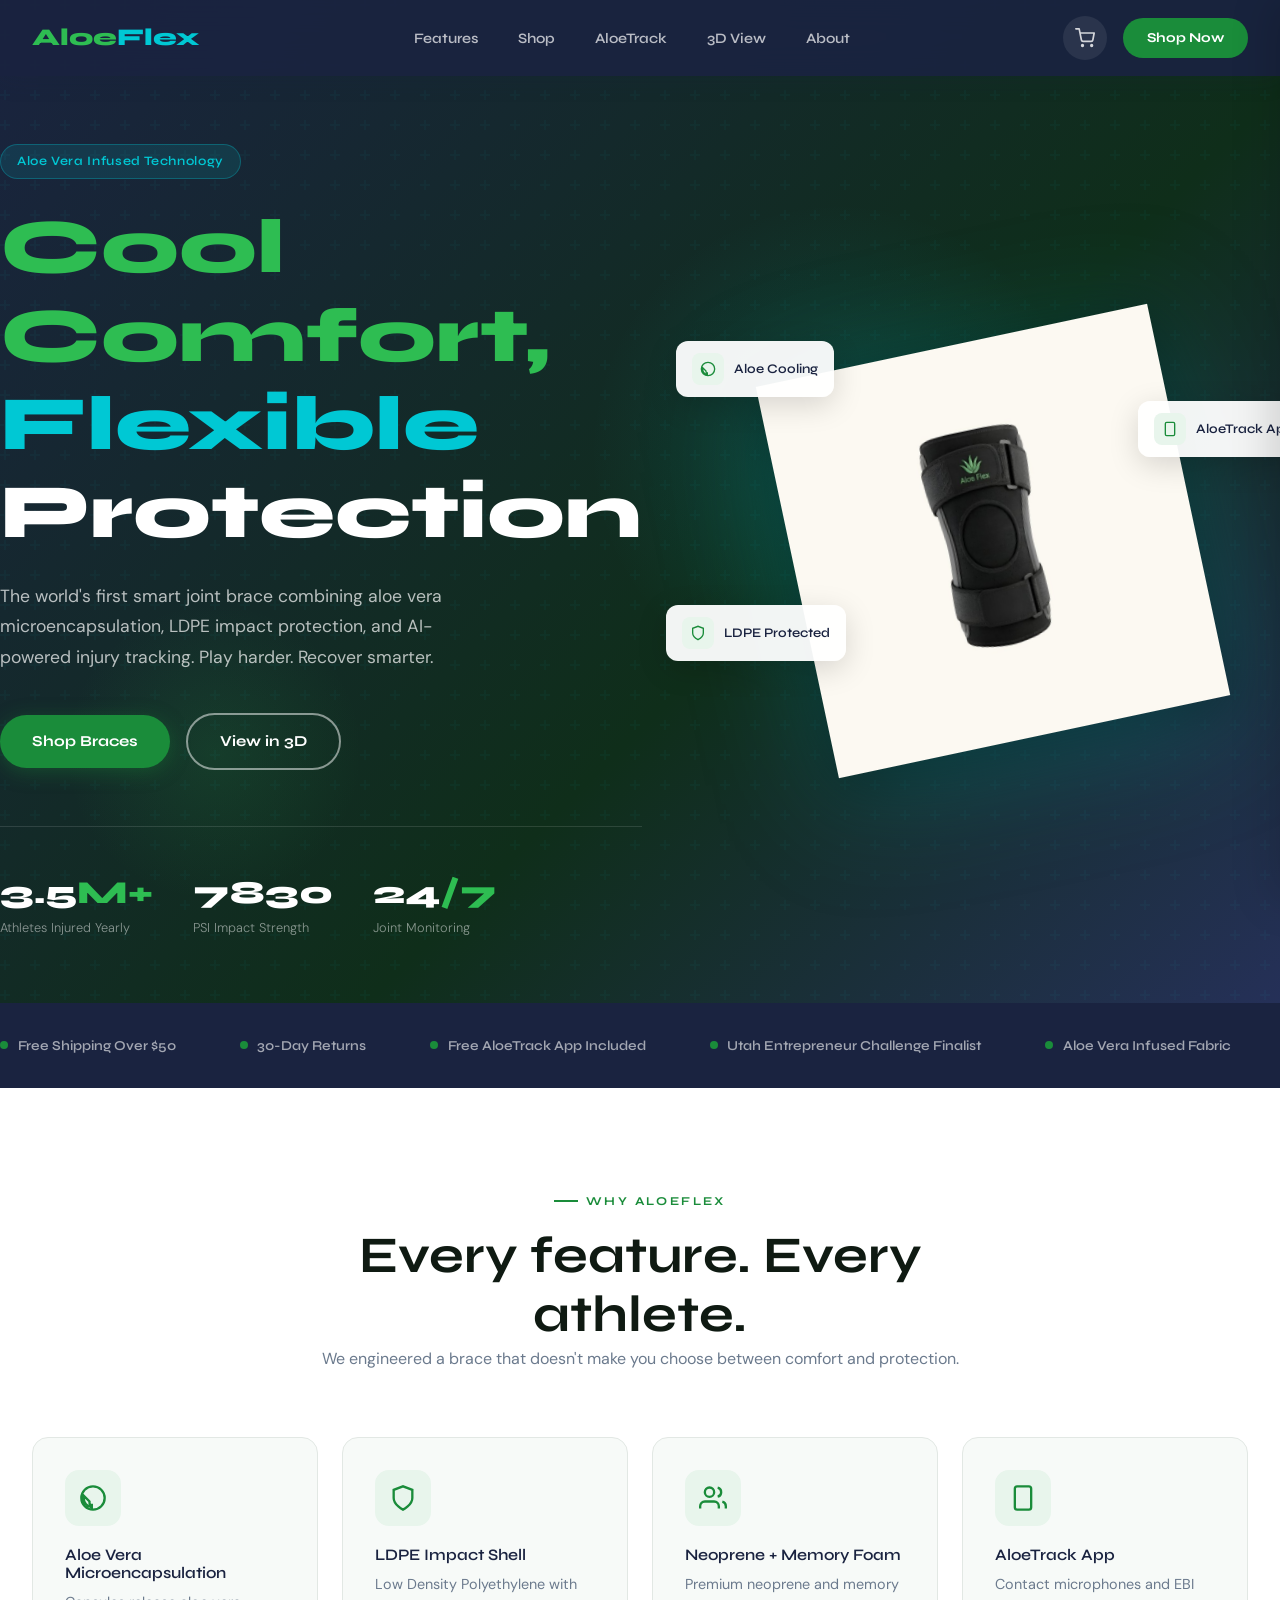
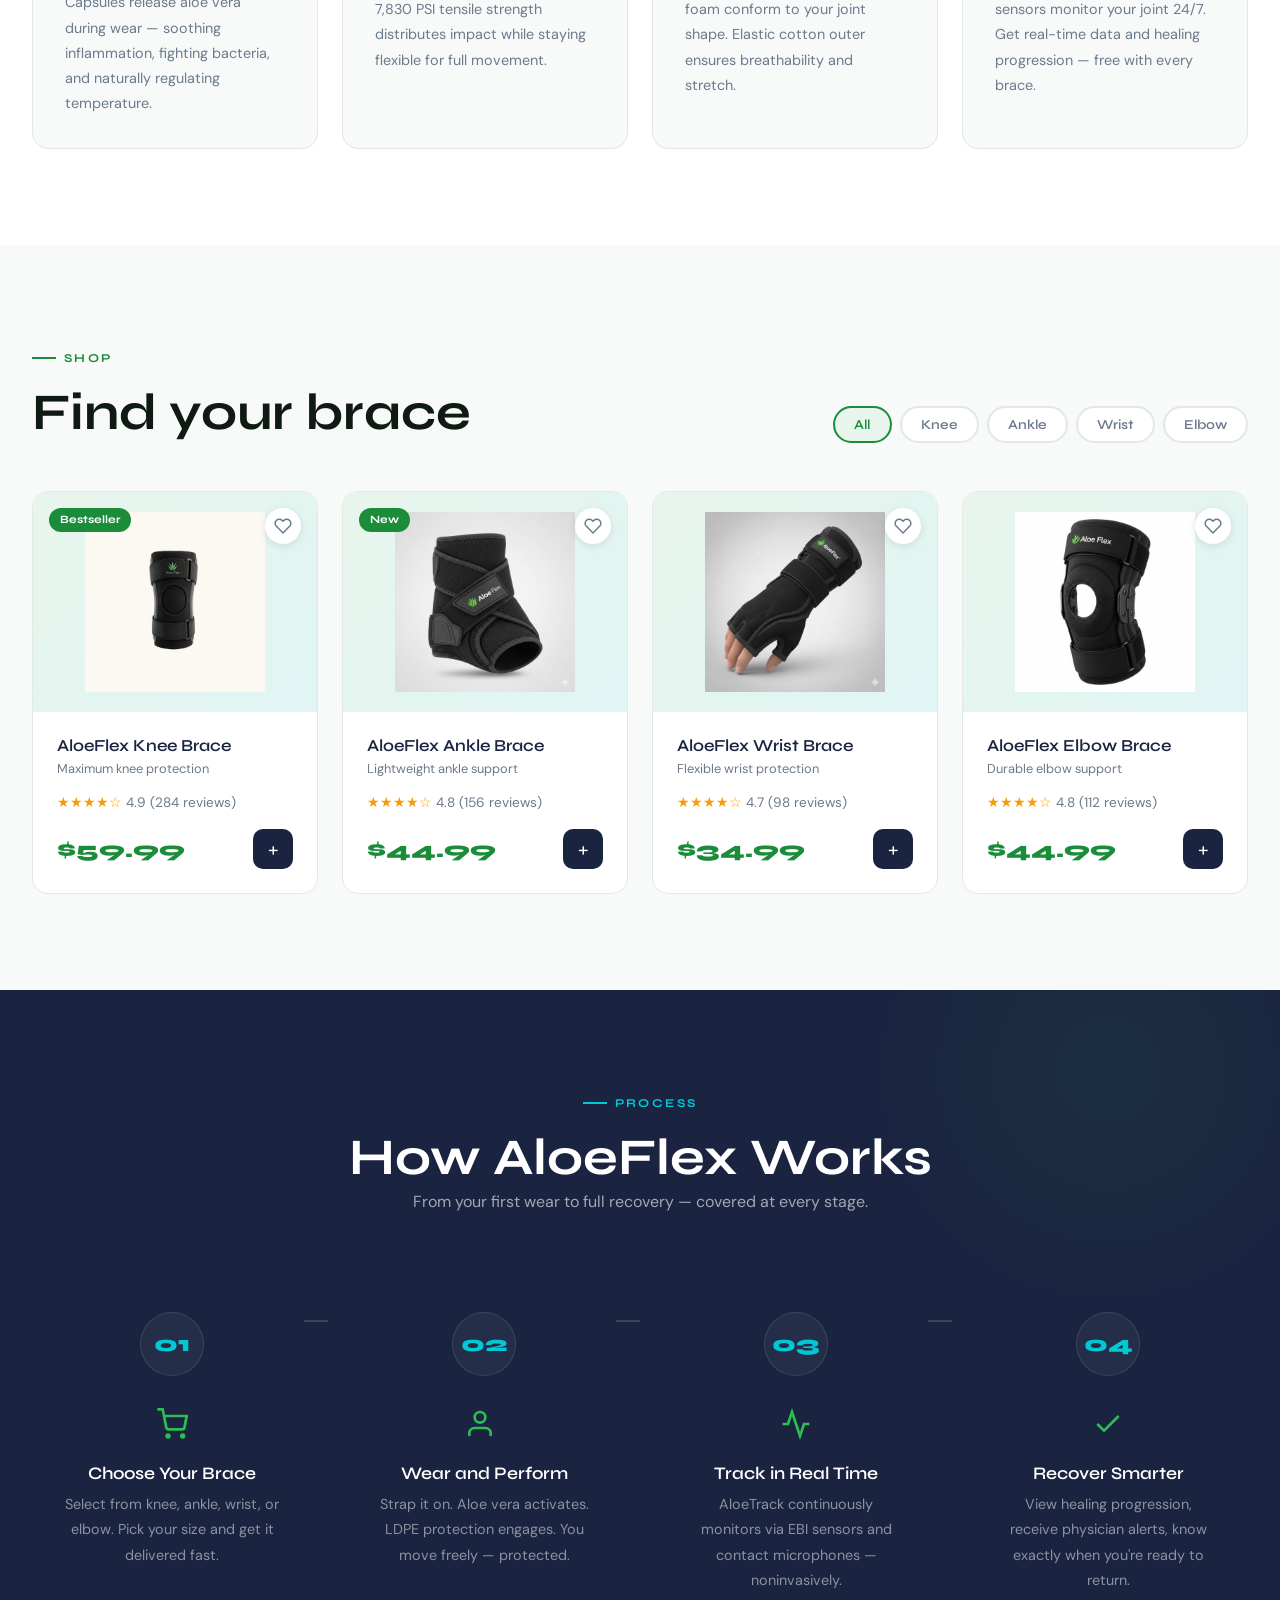
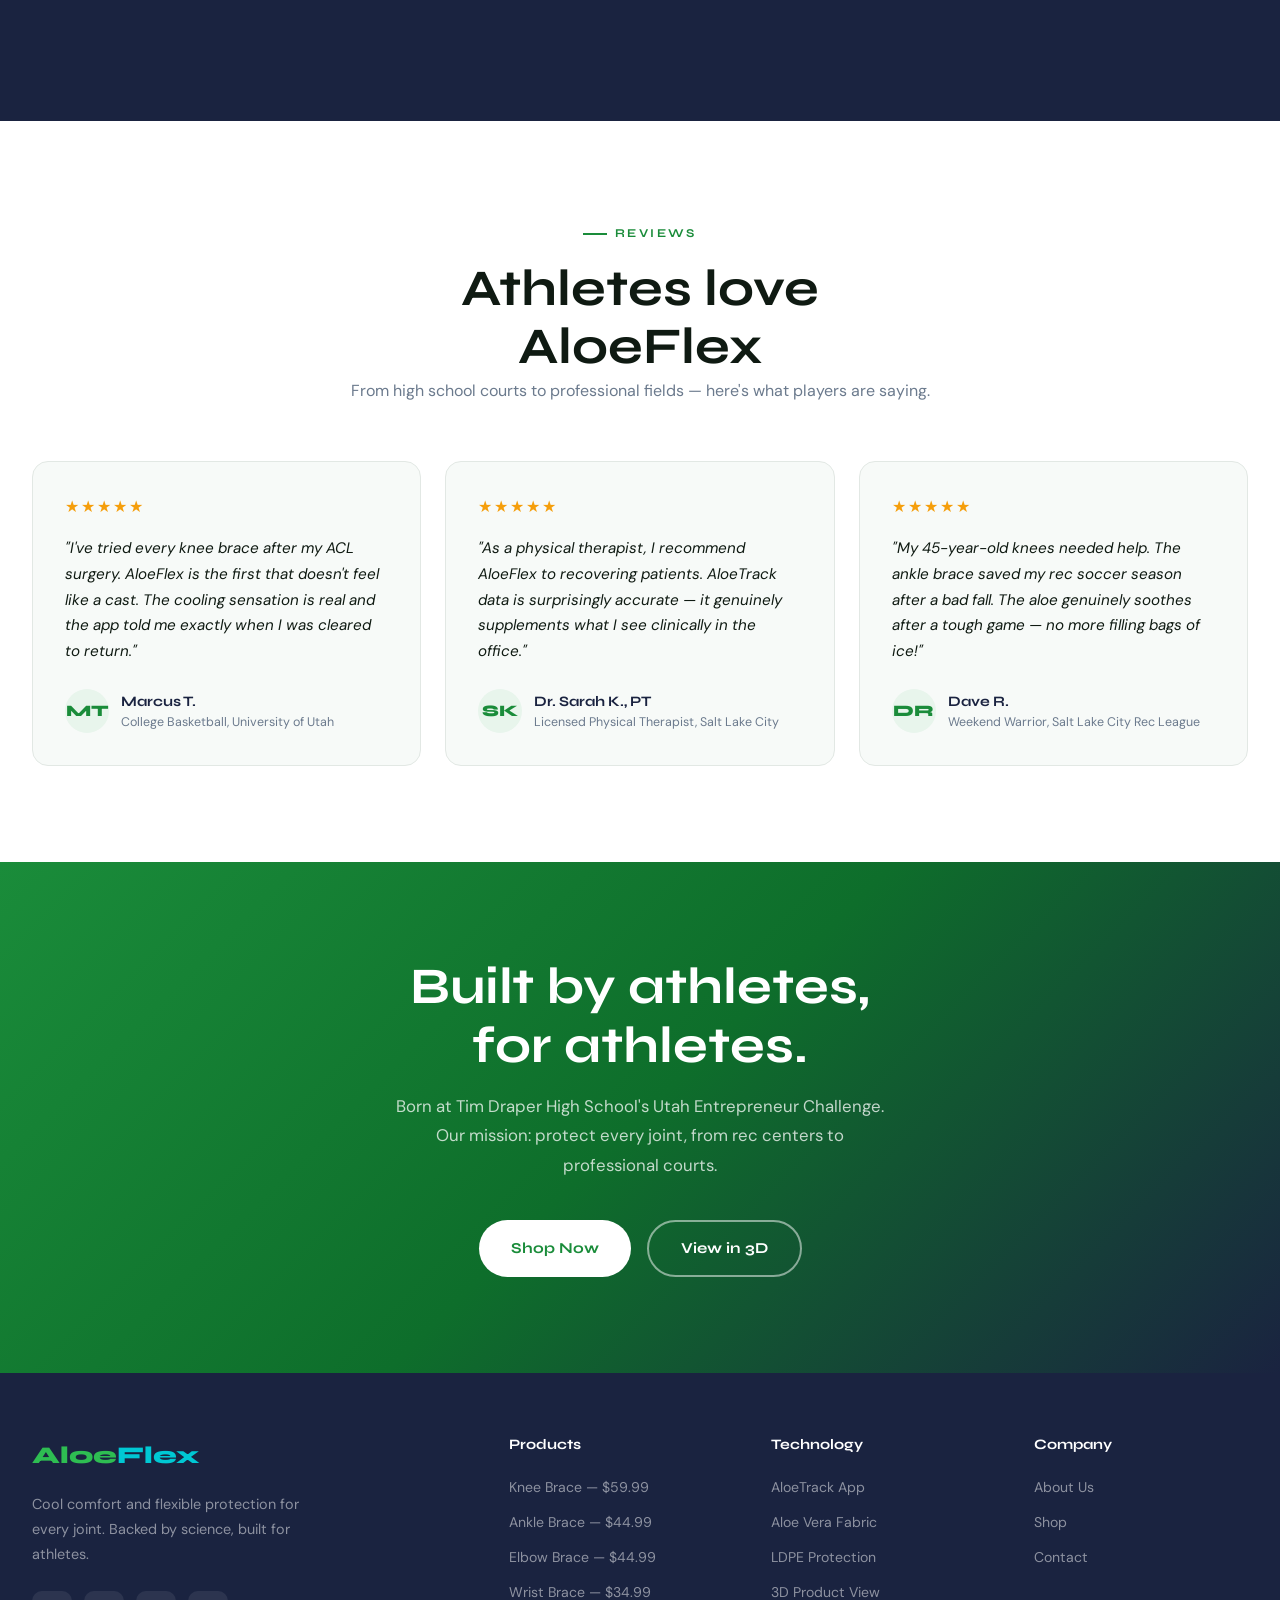
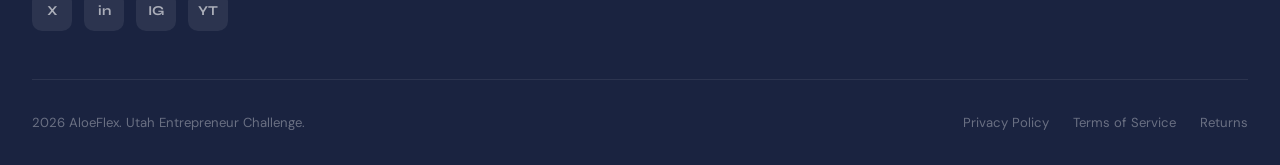
==== commit a9593b27: "final" ====
--- a/index.html
+++ b/index.html
@@ -1,116 +1,90 @@
 <!DOCTYPE html>
 <html lang="en">
 <head>
-    <meta charset="UTF-8" />
-    <meta name="viewport" content="width=device-width, initial-scale=1.0" />
-    <title>AloeFlex — Cool Comfort, Flexible Protection</title>
-    <meta name="description" content="AloeFlex smart joint braces. Aloe vera infused, LDPE protected, app-tracked. Shop knee, ankle, wrist and elbow braces." />
-    <link rel="stylesheet" href="css/styles.css" />
+    <meta charset="UTF-8">
+    <meta name="viewport" content="width=device-width, initial-scale=1.0">
+    <title>AloeFlex - Cool Comfort, Flexible Protection</title>
+    <link rel="stylesheet" href="css/styles.css">
 </head>
 <body>
 
-<!-- NAVBAR -->
 <nav class="navbar">
     <div class="container navbar-inner">
-        <a href="index.html" class="nav-logo">
-            <span class="nav-logo-text">Aloe<span>Flex</span></span>
-        </a>
+        <a href="index.html" class="nav-logo"><span class="nav-logo-text">Aloe<span>Flex</span></span></a>
         <ul class="nav-links">
-            <li><a href="#features">Features</a></li>
-            <li><a href="#products">Shop</a></li>
-            <li><a href="#technology">AloeTrack</a></li>
+            <li><a href="pages/features.html">Features</a></li>
+            <li><a href="pages/shop.html">Shop</a></li>
+            <li><a href="pages/aloetrack.html">AloeTrack</a></li>
             <li><a href="pages/viewer.html">3D View</a></li>
-            <li><a href="#about">About</a></li>
+            <li><a href="pages/about.html">About</a></li>
         </ul>
         <div class="nav-actions">
-            <button class="cart-btn" title="Cart">🛒<span class="cart-count" style="display:none">0</span></button>
-            <a href="#products" class="nav-cta">Shop Now</a>
+            <button class="cart-btn" title="Cart"><svg xmlns="http://www.w3.org/2000/svg" width="20" height="20" viewBox="0 0 24 24" fill="none" stroke="currentColor" stroke-width="2" stroke-linecap="round" stroke-linejoin="round"><circle cx="9" cy="21" r="1"/><circle cx="20" cy="21" r="1"/><path d="M1 1h4l2.68 13.39a2 2 0 0 0 2 1.61h9.72a2 2 0 0 0 2-1.61L23 6H6"/></svg><span class="cart-count" style="display:none">0</span></button>
+            <a href="pages/shop.html" class="nav-cta">Shop Now</a>
             <button class="hamburger" aria-label="Menu"><span></span><span></span><span></span></button>
         </div>
     </div>
 </nav>
 
-<!-- Mobile Nav -->
 <div class="mobile-nav">
-    <span class="mobile-nav-close">✕</span>
-    <a href="#features">Features</a>
-    <a href="#products">Shop</a>
-    <a href="#technology">AloeTrack</a>
+    <button class="mobile-nav-close">X</button>
+    <a href="pages/features.html">Features</a>
+    <a href="pages/shop.html">Shop</a>
+    <a href="pages/aloetrack.html">AloeTrack</a>
     <a href="pages/viewer.html">3D View</a>
-    <a href="#about">About</a>
+    <a href="pages/about.html">About</a>
 </div>
 
-<!-- HERO -->
 <section class="hero" id="home">
     <div class="hero-glow"></div>
     <div class="hero-glow-2"></div>
     <div class="container hero-inner">
         <div class="hero-content">
-            <div class="hero-badge">🌿 Aloe Vera Infused Technology</div>
-            <h1>
-                <span class="highlight-green">Cool Comfort,</span><br>
-                <span class="highlight">Flexible</span> Protection
-            </h1>
+            <div class="hero-badge">Aloe Vera Infused Technology</div>
+            <h1><span class="highlight-green">Cool Comfort,</span><br><span class="highlight">Flexible</span> Protection</h1>
             <p class="hero-desc">The world's first smart joint brace combining aloe vera microencapsulation, LDPE impact protection, and AI-powered injury tracking. Play harder. Recover smarter.</p>
             <div class="hero-actions">
-                <a href="#products" class="btn btn-primary">Shop Braces →</a>
+                <a href="pages/shop.html" class="btn btn-primary">Shop Braces</a>
                 <a href="pages/viewer.html" class="btn btn-outline-white">View in 3D</a>
             </div>
             <div class="hero-stats">
-                <div class="stat-item">
-                    <div class="stat-number">3.5<span>M+</span></div>
-                    <div class="stat-label">Athletes Injured Yearly</div>
-                </div>
-                <div class="stat-item">
-                    <div class="stat-number">7830</div>
-                    <div class="stat-label">PSI Impact Strength</div>
-                </div>
-                <div class="stat-item">
-                    <div class="stat-number">24<span>/7</span></div>
-                    <div class="stat-label">Joint Monitoring</div>
-                </div>
+                <div class="stat-item"><div class="stat-number">3.5<span>M+</span></div><div class="stat-label">Athletes Injured Yearly</div></div>
+                <div class="stat-item"><div class="stat-number">7830</div><div class="stat-label">PSI Impact Strength</div></div>
+                <div class="stat-item"><div class="stat-number">24<span>/7</span></div><div class="stat-label">Joint Monitoring</div></div>
             </div>
         </div>
         <div class="hero-visual">
-            <div class="floating-feature f1"><span class="floating-feature-icon">🧊</span> Aloe Cooling</div>
-            <div class="floating-feature f3"><span class="floating-feature-icon">📱</span> AloeTrack App</div>
-            <div class="floating-feature f2"><span class="floating-feature-icon">🛡️</span> LDPE Protected</div>
+            <div class="floating-feature f1"><div class="ff-icon"><svg xmlns="http://www.w3.org/2000/svg" width="16" height="16" viewBox="0 0 24 24" fill="none" stroke="currentColor" stroke-width="2"><path d="M12 2C6.48 2 2 6.48 2 12s4.48 10 10 10 10-4.48 10-10S17.52 2 12 2zm-1 17.93c-3.95-.49-7-3.85-7-7.93 0-.62.08-1.21.21-1.79L9 15v1c0 1.1.9 2 2 2v1.93z"/></svg></div> Aloe Cooling</div>
+            <div class="floating-feature f3"><div class="ff-icon"><svg xmlns="http://www.w3.org/2000/svg" width="16" height="16" viewBox="0 0 24 24" fill="none" stroke="currentColor" stroke-width="2"><rect x="5" y="2" width="14" height="20" rx="2" ry="2"/><line x1="12" y1="18" x2="12.01" y2="18"/></svg></div> AloeTrack App</div>
+            <div class="floating-feature f2"><div class="ff-icon"><svg xmlns="http://www.w3.org/2000/svg" width="16" height="16" viewBox="0 0 24 24" fill="none" stroke="currentColor" stroke-width="2"><path d="M12 22s8-4 8-10V5l-8-3-8 3v7c0 6 8 10 8 10z"/></svg></div> LDPE Protected</div>
             <div class="hero-product-card">
-                <div class="hero-product-img">
-                    <div class="hero-product-badge">Bestseller</div>
-                    <div class="hero-product-emoji">🦵</div>
-                </div>
-                <div class="hero-product-name">AloeFlex Knee Brace</div>
-                <div class="hero-product-price">$59.99</div>
-                <button class="hero-add-btn" onclick="addToCart(1)">🛒 Add to Cart</button>
-            </div>
-        </div>
-    </div>
-</section>
-
-<!-- TRUST BANNER -->
+                <img src="images/knee.png" alt="AloeFlex Knee Brace" class="hero-product-img-real">
+            </div>
+        </div>
+    </div>
+</section>
+
 <div class="trust-banner">
     <div class="trust-scroll">
-        <div class="trust-item"><span>✅</span> Free Shipping Over $50</div>
-        <div class="trust-item"><span>🔄</span> 30-Day Returns</div>
-        <div class="trust-item"><span>📱</span> Free AloeTrack App Included</div>
-        <div class="trust-item"><span>🏆</span> Utah Entrepreneur Challenge Finalist</div>
-        <div class="trust-item"><span>🌿</span> Aloe Vera Infused Fabric</div>
-        <div class="trust-item"><span>🛡️</span> 7830 PSI Impact Protection</div>
-        <div class="trust-item"><span>⚡</span> Same-Day Order Processing</div>
-        <div class="trust-item"><span>🔒</span> Encrypted Health Data</div>
-        <div class="trust-item"><span>✅</span> Free Shipping Over $50</div>
-        <div class="trust-item"><span>🔄</span> 30-Day Returns</div>
-        <div class="trust-item"><span>📱</span> Free AloeTrack App Included</div>
-        <div class="trust-item"><span>🏆</span> Utah Entrepreneur Challenge Finalist</div>
-        <div class="trust-item"><span>🌿</span> Aloe Vera Infused Fabric</div>
-        <div class="trust-item"><span>🛡️</span> 7830 PSI Impact Protection</div>
-        <div class="trust-item"><span>⚡</span> Same-Day Order Processing</div>
-        <div class="trust-item"><span>🔒</span> Encrypted Health Data</div>
+        <div class="trust-item"><span class="trust-dot"></span> Free Shipping Over $50</div>
+        <div class="trust-item"><span class="trust-dot"></span> 30-Day Returns</div>
+        <div class="trust-item"><span class="trust-dot"></span> Free AloeTrack App Included</div>
+        <div class="trust-item"><span class="trust-dot"></span> Utah Entrepreneur Challenge Finalist</div>
+        <div class="trust-item"><span class="trust-dot"></span> Aloe Vera Infused Fabric</div>
+        <div class="trust-item"><span class="trust-dot"></span> 7830 PSI Impact Protection</div>
+        <div class="trust-item"><span class="trust-dot"></span> Same-Day Order Processing</div>
+        <div class="trust-item"><span class="trust-dot"></span> Encrypted Health Data</div>
+        <div class="trust-item"><span class="trust-dot"></span> Free Shipping Over $50</div>
+        <div class="trust-item"><span class="trust-dot"></span> 30-Day Returns</div>
+        <div class="trust-item"><span class="trust-dot"></span> Free AloeTrack App Included</div>
+        <div class="trust-item"><span class="trust-dot"></span> Utah Entrepreneur Challenge Finalist</div>
+        <div class="trust-item"><span class="trust-dot"></span> Aloe Vera Infused Fabric</div>
+        <div class="trust-item"><span class="trust-dot"></span> 7830 PSI Impact Protection</div>
+        <div class="trust-item"><span class="trust-dot"></span> Same-Day Order Processing</div>
+        <div class="trust-item"><span class="trust-dot"></span> Encrypted Health Data</div>
     </div>
 </div>
 
-<!-- FEATURES -->
 <section class="features section" id="features">
     <div class="container">
         <div class="features-header">
@@ -120,37 +94,33 @@
         </div>
         <div class="features-grid">
             <div class="feature-card">
-                <div class="feature-icon">🌿</div>
+                <div class="feature-icon"><svg xmlns="http://www.w3.org/2000/svg" width="28" height="28" viewBox="0 0 24 24" fill="none" stroke="currentColor" stroke-width="2"><path d="M12 2C6.48 2 2 6.48 2 12s4.48 10 10 10 10-4.48 10-10S17.52 2 12 2zm-1 17.93c-3.95-.49-7-3.85-7-7.93 0-.62.08-1.21.21-1.79L9 15v1c0 1.1.9 2 2 2v1.93z"/></svg></div>
                 <h4>Aloe Vera Microencapsulation</h4>
-                <p>Capsules release aloe vera during wear — soothing inflammation, fighting bacteria, and naturally regulating temperature. No more clunky ice packs.</p>
-            </div>
-            <div class="feature-card">
-                <div class="feature-icon">🛡️</div>
+                <p>Capsules release aloe vera during wear — soothing inflammation, fighting bacteria, and naturally regulating temperature.</p>
+            </div>
+            <div class="feature-card">
+                <div class="feature-icon"><svg xmlns="http://www.w3.org/2000/svg" width="28" height="28" viewBox="0 0 24 24" fill="none" stroke="currentColor" stroke-width="2"><path d="M12 22s8-4 8-10V5l-8-3-8 3v7c0 6 8 10 8 10z"/></svg></div>
                 <h4>LDPE Impact Shell</h4>
-                <p>Low Density Polyethylene with 7,830 PSI tensile strength distributes impact across the joint while staying flexible enough for full athletic movement.</p>
-            </div>
-            <div class="feature-card">
-                <div class="feature-icon">🤸</div>
+                <p>Low Density Polyethylene with 7,830 PSI tensile strength distributes impact while staying flexible for full movement.</p>
+            </div>
+            <div class="feature-card">
+                <div class="feature-icon"><svg xmlns="http://www.w3.org/2000/svg" width="28" height="28" viewBox="0 0 24 24" fill="none" stroke="currentColor" stroke-width="2"><path d="M17 21v-2a4 4 0 0 0-4-4H5a4 4 0 0 0-4 4v2"/><circle cx="9" cy="7" r="4"/><path d="M23 21v-2a4 4 0 0 0-3-3.87"/><path d="M16 3.13a4 4 0 0 1 0 7.75"/></svg></div>
                 <h4>Neoprene + Memory Foam</h4>
-                <p>Premium neoprene and memory foam conform to your joint shape. Elastic cotton outer layer ensures full breathability, stretch, and a customizable fit.</p>
-            </div>
-            <div class="feature-card">
-                <div class="feature-icon">📱</div>
+                <p>Premium neoprene and memory foam conform to your joint shape. Elastic cotton outer ensures breathability and stretch.</p>
+            </div>
+            <div class="feature-card">
+                <div class="feature-icon"><svg xmlns="http://www.w3.org/2000/svg" width="28" height="28" viewBox="0 0 24 24" fill="none" stroke="currentColor" stroke-width="2"><rect x="5" y="2" width="14" height="20" rx="2" ry="2"/><line x1="12" y1="18" x2="12.01" y2="18"/></svg></div>
                 <h4>AloeTrack App</h4>
-                <p>Contact microphones and EBI sensors monitor your joint 24/7. Get real-time data, healing progression, and advisory warnings — free with every brace.</p>
-            </div>
-        </div>
-    </div>
-</section>
-
-<!-- PRODUCTS -->
+                <p>Contact microphones and EBI sensors monitor your joint 24/7. Get real-time data and healing progression — free with every brace.</p>
+            </div>
+        </div>
+    </div>
+</section>
+
 <section class="products section" id="products">
     <div class="container">
         <div class="products-header">
-            <div>
-                <div class="section-label">Shop</div>
-                <h2>Find your brace</h2>
-            </div>
+            <div><div class="section-label">Shop</div><h2>Find your brace</h2></div>
             <div class="products-filters">
                 <button class="filter-btn active" data-filter="all">All</button>
                 <button class="filter-btn" data-filter="knee">Knee</button>
@@ -159,12 +129,11 @@
                 <button class="filter-btn" data-filter="elbow">Elbow</button>
             </div>
         </div>
-        <div class="products-grid"><!-- Rendered by JS --></div>
-    </div>
-</section>
-
-<!-- HOW IT WORKS -->
-<section class="how-it-works section" id="how">
+        <div class="products-grid"></div>
+    </div>
+</section>
+
+<section class="how-it-works section">
     <div class="container">
         <div class="how-header">
             <div class="section-label">Process</div>
@@ -174,25 +143,25 @@
         <div class="how-steps">
             <div class="how-step">
                 <div class="step-number">01</div>
-                <span class="step-icon">🛒</span>
+                <div class="step-icon"><svg xmlns="http://www.w3.org/2000/svg" width="32" height="32" viewBox="0 0 24 24" fill="none" stroke="currentColor" stroke-width="2"><circle cx="9" cy="21" r="1"/><circle cx="20" cy="21" r="1"/><path d="M1 1h4l2.68 13.39a2 2 0 0 0 2 1.61h9.72a2 2 0 0 0 2-1.61L23 6H6"/></svg></div>
                 <h4>Choose Your Brace</h4>
                 <p>Select from knee, ankle, wrist, or elbow. Pick your size and get it delivered fast.</p>
             </div>
             <div class="how-step">
                 <div class="step-number">02</div>
-                <span class="step-icon">🤸</span>
-                <h4>Wear &amp; Perform</h4>
+                <div class="step-icon"><svg xmlns="http://www.w3.org/2000/svg" width="32" height="32" viewBox="0 0 24 24" fill="none" stroke="currentColor" stroke-width="2"><path d="M17 21v-2a4 4 0 0 0-4-4H5a4 4 0 0 0-4 4v2"/><circle cx="9" cy="7" r="4"/></svg></div>
+                <h4>Wear and Perform</h4>
                 <p>Strap it on. Aloe vera activates. LDPE protection engages. You move freely — protected.</p>
             </div>
             <div class="how-step">
                 <div class="step-number">03</div>
-                <span class="step-icon">📡</span>
+                <div class="step-icon"><svg xmlns="http://www.w3.org/2000/svg" width="32" height="32" viewBox="0 0 24 24" fill="none" stroke="currentColor" stroke-width="2"><polyline points="22 12 18 12 15 21 9 3 6 12 2 12"/></svg></div>
                 <h4>Track in Real Time</h4>
                 <p>AloeTrack continuously monitors via EBI sensors and contact microphones — noninvasively.</p>
             </div>
             <div class="how-step">
                 <div class="step-number">04</div>
-                <span class="step-icon">✅</span>
+                <div class="step-icon"><svg xmlns="http://www.w3.org/2000/svg" width="32" height="32" viewBox="0 0 24 24" fill="none" stroke="currentColor" stroke-width="2"><polyline points="20 6 9 17 4 12"/></svg></div>
                 <h4>Recover Smarter</h4>
                 <p>View healing progression, receive physician alerts, know exactly when you're ready to return.</p>
             </div>
@@ -200,101 +169,7 @@
     </div>
 </section>
 
-<!-- TECHNOLOGY -->
-<section class="technology section" id="technology">
-    <div class="container">
-        <div class="tech-inner">
-            <div class="tech-visual">
-                <div class="tech-app-mock">
-                    <div class="app-header-mock">📱 AloeTrack</div>
-                    <div class="app-metric">
-                        <div class="app-metric-label">Joint Inflammation</div>
-                        <div class="app-metric-value">Low — 12%</div>
-                        <div class="app-metric-bar"><div class="app-metric-fill" style="width:12%"></div></div>
-                    </div>
-                    <div class="app-metric">
-                        <div class="app-metric-label">Swelling Index</div>
-                        <div class="app-metric-value">Normal — 8%</div>
-                        <div class="app-metric-bar"><div class="app-metric-fill" style="width:8%"></div></div>
-                    </div>
-                    <div class="app-metric">
-                        <div class="app-metric-label">Recovery Progress</div>
-                        <div class="app-metric-value">85% Healed</div>
-                        <div class="app-metric-bar"><div class="app-metric-fill" style="width:85%"></div></div>
-                    </div>
-                    <div class="app-status">✅ Cleared for Activity</div>
-                </div>
-            </div>
-            <div class="tech-content">
-                <div class="section-label">AloeTrack</div>
-                <h2>Your personal joint health monitor</h2>
-                <p>Skip expensive follow-up appointments. AloeTrack gives you real-time clinical-grade data from the comfort of your brace — free, forever.</p>
-                <div class="tech-features">
-                    <div class="tech-feature">
-                        <div class="tech-feature-icon">🔊</div>
-                        <div class="tech-feature-text">
-                            <h5>Contact Microphones</h5>
-                            <p>Detect micro-vibrations to assess joint health and classify conditions like arthritis severity.</p>
-                        </div>
-                    </div>
-                    <div class="tech-feature">
-                        <div class="tech-feature-icon">⚡</div>
-                        <div class="tech-feature-text">
-                            <h5>EBI Sensors</h5>
-                            <p>Electrical bioimpedance sensors quantitatively measure swelling and inflammation — noninvasively.</p>
-                        </div>
-                    </div>
-                    <div class="tech-feature">
-                        <div class="tech-feature-icon">🔒</div>
-                        <div class="tech-feature-text">
-                            <h5>Encrypted &amp; Private</h5>
-                            <p>All data is end-to-end encrypted. You own your health data — always and forever.</p>
-                        </div>
-                    </div>
-                    <div class="tech-feature">
-                        <div class="tech-feature-icon">🆓</div>
-                        <div class="tech-feature-text">
-                            <h5>Free for All Owners</h5>
-                            <p>AloeTrack is included with every AloeFlex purchase. No subscription. No catch.</p>
-                        </div>
-                    </div>
-                </div>
-            </div>
-        </div>
-    </div>
-</section>
-
-<!-- COMPARISON -->
-<section class="comparison section" id="compare">
-    <div class="container">
-        <div class="comparison-header">
-            <div class="section-label">Comparison</div>
-            <h2>AloeFlex vs. the competition</h2>
-            <p>The only brace that checks every box.</p>
-        </div>
-        <table class="comparison-table">
-            <thead>
-            <tr>
-                <th>Feature</th>
-                <th class="ours">AloeFlex ✅</th>
-                <th>3M</th>
-                <th>Enovis</th>
-                <th>Modvel</th>
-            </tr>
-            </thead>
-            <tbody>
-            <tr><td>Flexible Fabric</td><td class="ours"><span class="check">✓</span></td><td><span class="check">✓</span></td><td><span class="check">✓</span></td><td><span class="check">✓</span></td></tr>
-            <tr><td>Aloe Vera Cooling</td><td class="ours"><span class="check">✓</span></td><td><span class="cross">✗</span></td><td><span class="check">✓</span></td><td><span class="cross">✗</span></td></tr>
-            <tr><td>Injury Tracking App</td><td class="ours"><span class="check">✓</span></td><td><span class="cross">✗</span></td><td><span class="cross">✗</span></td><td><span class="cross">✗</span></td></tr>
-            <tr><td>LDPE Impact Protection</td><td class="ours"><span class="check">✓</span></td><td><span class="check">✓</span></td><td><span class="check">✓</span></td><td><span class="cross">✗</span></td></tr>
-            <tr><td>Anti-Allergenic Fabric</td><td class="ours"><span class="check">✓</span></td><td><span class="cross">✗</span></td><td><span class="cross">✗</span></td><td><span class="cross">✗</span></td></tr>
-            </tbody>
-        </table>
-    </div>
-</section>
-
-<!-- TESTIMONIALS -->
-<section class="testimonials section" id="reviews">
+<section class="testimonials section">
     <div class="container">
         <div class="testimonials-header">
             <div class="section-label">Reviews</div>
@@ -303,120 +178,63 @@
         </div>
         <div class="testimonials-grid">
             <div class="testimonial-card">
-                <div class="testimonial-stars">★★★★★</div>
+                <div class="testimonial-stars">&#9733;&#9733;&#9733;&#9733;&#9733;</div>
                 <p class="testimonial-text">"I've tried every knee brace after my ACL surgery. AloeFlex is the first that doesn't feel like a cast. The cooling sensation is real and the app told me exactly when I was cleared to return."</p>
-                <div class="testimonial-author">
-                    <div class="author-avatar">🏀</div>
-                    <div><div class="author-name">Marcus T.</div><div class="author-role">College Basketball, University of Utah</div></div>
-                </div>
+                <div class="testimonial-author"><div class="author-avatar">MT</div><div><div class="author-name">Marcus T.</div><div class="author-role">College Basketball, University of Utah</div></div></div>
             </div>
             <div class="testimonial-card">
-                <div class="testimonial-stars">★★★★★</div>
+                <div class="testimonial-stars">&#9733;&#9733;&#9733;&#9733;&#9733;</div>
                 <p class="testimonial-text">"As a physical therapist, I recommend AloeFlex to recovering patients. AloeTrack data is surprisingly accurate — it genuinely supplements what I see clinically in the office."</p>
-                <div class="testimonial-author">
-                    <div class="author-avatar">🏥</div>
-                    <div><div class="author-name">Dr. Sarah K., PT</div><div class="author-role">Licensed Physical Therapist, Salt Lake City</div></div>
-                </div>
+                <div class="testimonial-author"><div class="author-avatar">SK</div><div><div class="author-name">Dr. Sarah K., PT</div><div class="author-role">Licensed Physical Therapist, Salt Lake City</div></div></div>
             </div>
             <div class="testimonial-card">
-                <div class="testimonial-stars">★★★★★</div>
+                <div class="testimonial-stars">&#9733;&#9733;&#9733;&#9733;&#9733;</div>
                 <p class="testimonial-text">"My 45-year-old knees needed help. The ankle brace saved my rec soccer season after a bad fall. The aloe genuinely soothes after a tough game — no more filling bags of ice!"</p>
-                <div class="testimonial-author">
-                    <div class="author-avatar">⚽</div>
-                    <div><div class="author-name">Dave R.</div><div class="author-role">Weekend Warrior, Salt Lake City Rec League</div></div>
-                </div>
-            </div>
-        </div>
-    </div>
-</section>
-
-<!-- CTA -->
-<section class="cta-banner" id="about">
+                <div class="testimonial-author"><div class="author-avatar">DR</div><div><div class="author-name">Dave R.</div><div class="author-role">Weekend Warrior, Salt Lake City Rec League</div></div></div>
+            </div>
+        </div>
+    </div>
+</section>
+
+<section class="cta-banner">
     <div class="container cta-inner">
         <h2>Built by athletes,<br>for athletes.</h2>
         <p>Born at Tim Draper High School's Utah Entrepreneur Challenge. Our mission: protect every joint, from rec centers to professional courts.</p>
         <div class="cta-buttons">
-            <a href="#products" class="btn btn-white">Shop Now</a>
-            <a href="pages/viewer.html" class="btn btn-outline-white">View in 3D →</a>
-        </div>
-    </div>
-</section>
-
-<!-- FOOTER -->
+            <a href="pages/shop.html" class="btn btn-white">Shop Now</a>
+            <a href="pages/viewer.html" class="btn btn-outline-white">View in 3D</a>
+        </div>
+    </div>
+</section>
+
 <footer class="footer">
     <div class="container">
         <div class="footer-inner">
             <div class="footer-brand">
                 <div class="footer-logo">Aloe<span>Flex</span></div>
                 <p>Cool comfort and flexible protection for every joint. Backed by science, built for athletes.</p>
-                <div class="footer-social">
-                    <a href="#" class="social-link">𝕏</a>
-                    <a href="#" class="social-link">in</a>
-                    <a href="#" class="social-link">📸</a>
-                    <a href="#" class="social-link">▶</a>
-                </div>
-            </div>
-            <div class="footer-col">
-                <h5>Products</h5>
-                <ul>
-                    <li><a href="#products">Knee Brace — $59.99</a></li>
-                    <li><a href="#products">Ankle Brace — $44.99</a></li>
-                    <li><a href="#products">Elbow Brace — $44.99</a></li>
-                    <li><a href="#products">Wrist Brace — $34.99</a></li>
-                </ul>
-            </div>
-            <div class="footer-col">
-                <h5>Technology</h5>
-                <ul>
-                    <li><a href="#technology">AloeTrack App</a></li>
-                    <li><a href="#features">Aloe Vera Fabric</a></li>
-                    <li><a href="#features">LDPE Protection</a></li>
-                    <li><a href="pages/viewer.html">3D Product View</a></li>
-                </ul>
-            </div>
-            <div class="footer-col">
-                <h5>Company</h5>
-                <ul>
-                    <li><a href="#about">About Us</a></li>
-                    <li><a href="#compare">Compare</a></li>
-                    <li><a href="#reviews">Reviews</a></li>
-                    <li><a href="#">Contact</a></li>
-                </ul>
-            </div>
+                <div class="footer-social"><a href="#" class="social-link">X</a><a href="#" class="social-link">in</a><a href="#" class="social-link">IG</a><a href="#" class="social-link">YT</a></div>
+            </div>
+            <div class="footer-col"><h5>Products</h5><ul><li><a href="pages/shop.html">Knee Brace — $59.99</a></li><li><a href="pages/shop.html">Ankle Brace — $44.99</a></li><li><a href="pages/shop.html">Elbow Brace — $44.99</a></li><li><a href="pages/shop.html">Wrist Brace — $34.99</a></li></ul></div>
+            <div class="footer-col"><h5>Technology</h5><ul><li><a href="pages/aloetrack.html">AloeTrack App</a></li><li><a href="pages/features.html">Aloe Vera Fabric</a></li><li><a href="pages/features.html">LDPE Protection</a></li><li><a href="pages/viewer.html">3D Product View</a></li></ul></div>
+            <div class="footer-col"><h5>Company</h5><ul><li><a href="pages/about.html">About Us</a></li><li><a href="pages/shop.html">Shop</a></li><li><a href="#">Contact</a></li></ul></div>
         </div>
         <div class="footer-bottom">
-            <div class="footer-copy">© 2026 AloeFlex. Utah Entrepreneur Challenge.</div>
-            <div class="footer-links">
-                <a href="#">Privacy Policy</a>
-                <a href="#">Terms of Service</a>
-                <a href="#">Returns</a>
-            </div>
+            <div class="footer-copy">2026 AloeFlex. Utah Entrepreneur Challenge.</div>
+            <div class="footer-links"><a href="#">Privacy Policy</a><a href="#">Terms of Service</a><a href="#">Returns</a></div>
         </div>
     </div>
 </footer>
 
-<!-- CART SIDEBAR -->
 <div class="cart-overlay"></div>
 <div class="cart-sidebar">
-    <div class="cart-header">
-        <h3>Your Cart 🛒</h3>
-        <div class="cart-close">✕</div>
-    </div>
+    <div class="cart-header"><h3>Your Cart</h3><button class="cart-close">X</button></div>
     <div class="cart-items"></div>
-    <div class="cart-footer">
-        <div class="cart-total">
-            <span class="cart-total-label">Total</span>
-            <span class="cart-total-amount">$0.00</span>
-        </div>
-        <button class="checkout-btn">Checkout →</button>
-    </div>
+    <div class="cart-footer"><div class="cart-total"><span class="cart-total-label">Total</span><span class="cart-total-amount">$0.00</span></div><button class="checkout-btn">Checkout</button></div>
 </div>
 
-<!-- SCROLL TOP -->
-<button class="scroll-top" aria-label="Scroll to top">↑</button>
-
-<!-- NOTIFICATION -->
-<div class="notification"><span class="notification-icon"></span><span class="notification-msg"></span></div>
+<button class="scroll-top" aria-label="Scroll to top"><svg xmlns="http://www.w3.org/2000/svg" width="20" height="20" viewBox="0 0 24 24" fill="none" stroke="currentColor" stroke-width="2"><polyline points="18 15 12 9 6 15"/></svg></button>
+<div class="notification"></div>
 
 <script src="js/main.js"></script>
 </body>
--- a/css/styles.css
+++ b/css/styles.css
@@ -1,6 +1,5 @@
 @import url('https://fonts.googleapis.com/css2?family=Syne:wght@400;600;700;800&family=DM+Sans:ital,wght@0,300;0,400;0,500;1,300&display=swap');
 
-/* ===== CSS VARIABLES ===== */
 :root {
     --green-primary: #1a8c3a;
     --green-light: #2ebd52;
@@ -16,1170 +15,323 @@
     --shadow: 0 8px 40px rgba(26, 140, 58, 0.15);
     --shadow-deep: 0 20px 80px rgba(26, 35, 64, 0.2);
     --radius: 16px;
-    --radius-sm: 8px;
     --transition: all 0.3s cubic-bezier(0.4, 0, 0.2, 1);
 }
 
-/* ===== RESET ===== */
 *, *::before, *::after { box-sizing: border-box; margin: 0; padding: 0; }
 html { scroll-behavior: smooth; font-size: 16px; }
-body {
-    font-family: 'DM Sans', sans-serif;
-    background: var(--off-white);
-    color: var(--text-dark);
-    line-height: 1.6;
-    overflow-x: hidden;
-}
+body { font-family: 'DM Sans', sans-serif; background: var(--off-white); color: var(--text-dark); line-height: 1.6; overflow-x: hidden; }
 a { text-decoration: none; color: inherit; }
 img { max-width: 100%; display: block; }
 button { cursor: pointer; border: none; background: none; font-family: inherit; }
 ul { list-style: none; }
-
-/* ===== TYPOGRAPHY ===== */
-h1, h2, h3, h4, h5 {
-    font-family: 'Syne', sans-serif;
-    line-height: 1.15;
-}
+h1, h2, h3, h4, h5 { font-family: 'Syne', sans-serif; line-height: 1.15; }
 h1 { font-size: clamp(2.5rem, 6vw, 5rem); font-weight: 800; }
 h2 { font-size: clamp(2rem, 4vw, 3.2rem); font-weight: 700; }
 h3 { font-size: clamp(1.3rem, 2.5vw, 1.8rem); font-weight: 600; }
 h4 { font-size: 1.1rem; font-weight: 600; }
 p { font-size: 1rem; color: var(--gray); line-height: 1.75; }
 
-/* ===== LAYOUT ===== */
 .container { max-width: 1280px; margin: 0 auto; padding: 0 2rem; }
 .section { padding: 6rem 0; }
-.section-label {
-    font-family: 'Syne', sans-serif;
-    font-size: 0.75rem;
-    font-weight: 700;
-    letter-spacing: 0.2em;
-    text-transform: uppercase;
-    color: var(--green-primary);
-    display: inline-flex;
-    align-items: center;
-    gap: 0.5rem;
-    margin-bottom: 1rem;
-}
-.section-label::before {
-    content: '';
-    display: block;
-    width: 24px;
-    height: 2px;
-    background: var(--green-primary);
-}
-
-/* ===== NAVBAR ===== */
-.navbar {
-    position: fixed;
-    top: 0;
-    left: 0;
-    right: 0;
-    z-index: 1000;
-    padding: 1rem 0;
-    transition: var(--transition);
-    background: transparent;
-}
-.navbar.scrolled {
-    background: rgba(255,255,255,0.95);
-    backdrop-filter: blur(16px);
-    box-shadow: 0 2px 24px rgba(26,35,64,0.08);
-    padding: 0.75rem 0;
-}
-.navbar-inner {
-    display: flex;
-    align-items: center;
-    justify-content: space-between;
-}
-.nav-logo {
-    display: flex;
-    align-items: center;
-    gap: 0.5rem;
-}
-.nav-logo-text {
-    font-family: 'Syne', sans-serif;
-    font-size: 1.5rem;
-    font-weight: 800;
-    color: var(--green-primary);
-}
+.section-label { font-family: 'Syne', sans-serif; font-size: 0.75rem; font-weight: 700; letter-spacing: 0.2em; text-transform: uppercase; color: var(--green-primary); display: inline-flex; align-items: center; gap: 0.5rem; margin-bottom: 1rem; }
+.section-label::before { content: ''; display: block; width: 24px; height: 2px; background: var(--green-primary); }
+
+/* NAVBAR */
+.navbar { position: fixed; top: 0; left: 0; right: 0; z-index: 1000; padding: 1rem 0; transition: var(--transition); background: rgba(26,35,64,0.95); backdrop-filter: blur(16px); box-shadow: 0 2px 24px rgba(26,35,64,0.15); }
+.navbar-inner { display: flex; align-items: center; justify-content: space-between; }
+.nav-logo { display: flex; align-items: center; gap: 0.5rem; }
+.nav-logo-text { font-family: 'Syne', sans-serif; font-size: 1.5rem; font-weight: 800; color: var(--green-light); }
 .nav-logo-text span { color: var(--cyan); }
 .nav-links { display: flex; align-items: center; gap: 2.5rem; }
-.nav-links a {
-    font-family: 'Syne', sans-serif;
-    font-size: 0.9rem;
-    font-weight: 600;
-    color: var(--navy);
-    transition: var(--transition);
-    position: relative;
-}
-.nav-links a::after {
-    content: '';
-    position: absolute;
-    bottom: -4px;
-    left: 0;
-    width: 0;
-    height: 2px;
-    background: var(--green-primary);
-    transition: var(--transition);
-}
-.nav-links a:hover::after { width: 100%; }
-.nav-links a:hover { color: var(--green-primary); }
-.navbar.scrolled .nav-links a { color: var(--navy); }
+.nav-links a { font-family: 'Syne', sans-serif; font-size: 0.9rem; font-weight: 600; color: rgba(255,255,255,0.7); transition: var(--transition); position: relative; }
+.nav-links a::after { content: ''; position: absolute; bottom: -4px; left: 0; width: 0; height: 2px; background: var(--cyan); transition: var(--transition); }
+.nav-links a:hover::after, .nav-links a.active::after { width: 100%; }
+.nav-links a:hover, .nav-links a.active { color: var(--cyan); }
 .nav-actions { display: flex; align-items: center; gap: 1rem; }
-.cart-btn {
-    position: relative;
-    width: 44px;
-    height: 44px;
-    border-radius: 50%;
-    background: var(--white);
-    display: flex;
-    align-items: center;
-    justify-content: center;
-    box-shadow: 0 2px 12px rgba(0,0,0,0.1);
-    color: var(--navy);
-    font-size: 1.2rem;
-    transition: var(--transition);
-}
-.cart-btn:hover { transform: translateY(-2px); box-shadow: var(--shadow); }
-.cart-count {
-    position: absolute;
-    top: -4px;
-    right: -4px;
-    width: 20px;
-    height: 20px;
-    background: var(--green-primary);
-    color: white;
-    border-radius: 50%;
-    font-size: 0.65rem;
-    font-family: 'Syne', sans-serif;
-    font-weight: 700;
-    display: flex;
-    align-items: center;
-    justify-content: center;
-}
-.nav-cta {
-    background: var(--green-primary);
-    color: white !important;
-    padding: 0.6rem 1.5rem;
-    border-radius: 100px;
-    font-family: 'Syne', sans-serif;
-    font-size: 0.85rem;
-    font-weight: 700;
-    transition: var(--transition);
-    display: inline-block;
-}
+.cart-btn { position: relative; width: 44px; height: 44px; border-radius: 50%; background: rgba(255,255,255,0.08); display: flex; align-items: center; justify-content: center; color: rgba(255,255,255,0.8); transition: var(--transition); }
+.cart-btn:hover { transform: translateY(-2px); background: rgba(255,255,255,0.15); }
+.cart-btn svg { width: 20px; height: 20px; }
+.cart-count { position: absolute; top: -4px; right: -4px; width: 20px; height: 20px; background: var(--green-primary); color: white; border-radius: 50%; font-size: 0.65rem; font-family: 'Syne', sans-serif; font-weight: 700; display: flex; align-items: center; justify-content: center; }
+.nav-cta { background: var(--green-primary); color: white !important; padding: 0.6rem 1.5rem; border-radius: 100px; font-family: 'Syne', sans-serif; font-size: 0.85rem; font-weight: 700; transition: var(--transition); display: inline-block; }
 .nav-cta:hover { background: var(--green-light); transform: translateY(-1px); }
 .nav-cta::after { display: none !important; }
-
 .hamburger { display: none; flex-direction: column; gap: 5px; padding: 4px; }
-.hamburger span { display: block; width: 24px; height: 2px; background: var(--navy); transition: var(--transition); border-radius: 2px; }
-
-/* ===== BUTTONS ===== */
-.btn {
-    display: inline-flex;
-    align-items: center;
-    gap: 0.6rem;
-    padding: 0.9rem 2rem;
-    border-radius: 100px;
-    font-family: 'Syne', sans-serif;
-    font-weight: 700;
-    font-size: 0.95rem;
-    transition: var(--transition);
-    cursor: pointer;
-    border: none;
-}
-.btn-primary {
-    background: var(--green-primary);
-    color: white;
-    box-shadow: 0 4px 20px rgba(26,140,58,0.35);
-}
-.btn-primary:hover {
-    background: var(--green-light);
-    transform: translateY(-2px);
-    box-shadow: 0 8px 30px rgba(26,140,58,0.45);
-}
-.btn-secondary {
-    background: transparent;
-    color: var(--navy);
-    border: 2px solid var(--navy);
-}
-.btn-secondary:hover {
-    background: var(--navy);
-    color: white;
-    transform: translateY(-2px);
-}
-.btn-white {
-    background: white;
-    color: var(--green-primary);
-}
+.hamburger span { display: block; width: 24px; height: 2px; background: white; transition: var(--transition); border-radius: 2px; }
+
+/* BUTTONS */
+.btn { display: inline-flex; align-items: center; gap: 0.6rem; padding: 0.9rem 2rem; border-radius: 100px; font-family: 'Syne', sans-serif; font-weight: 700; font-size: 0.95rem; transition: var(--transition); cursor: pointer; border: none; }
+.btn-primary { background: var(--green-primary); color: white; box-shadow: 0 4px 20px rgba(26,140,58,0.35); }
+.btn-primary:hover { background: var(--green-light); transform: translateY(-2px); box-shadow: 0 8px 30px rgba(26,140,58,0.45); }
+.btn-outline-white { background: transparent; color: white; border: 2px solid rgba(255,255,255,0.5); }
+.btn-outline-white:hover { background: white; color: var(--green-primary); }
+.btn-white { background: white; color: var(--green-primary); }
 .btn-white:hover { transform: translateY(-2px); box-shadow: 0 8px 30px rgba(0,0,0,0.15); }
-.btn-outline-white {
-    background: transparent;
-    color: white;
-    border: 2px solid rgba(255,255,255,0.5);
-}
-.btn-outline-white:hover { background: white; color: var(--green-primary); }
-
-/* ===== HERO ===== */
-.hero {
-    min-height: 100vh;
-    background: linear-gradient(135deg, var(--navy) 0%, #0f2e1a 60%, var(--navy-mid) 100%);
-    display: flex;
-    align-items: center;
-    position: relative;
-    overflow: hidden;
-    padding-top: 80px;
-}
-.hero::before {
-    content: '';
-    position: absolute;
-    inset: 0;
-    background: url("data:image/svg+xml,%3Csvg width='60' height='60' viewBox='0 0 60 60' xmlns='http://www.w3.org/2000/svg'%3E%3Cg fill='none' fill-rule='evenodd'%3E%3Cg fill='%2300c8d4' fill-opacity='0.04'%3E%3Cpath d='M36 34v-4h-2v4h-4v2h4v4h2v-4h4v-2h-4zm0-30V0h-2v4h-4v2h4v4h2V6h4V4h-4zM6 34v-4H4v4H0v2h4v4h2v-4h4v-2H6zM6 4V0H4v4H0v2h4v4h2V6h4V4H6z'/%3E%3C/g%3E%3C/g%3E%3C/svg%3E");
-}
-.hero-glow {
-    position: absolute;
-    top: 20%;
-    right: 15%;
-    width: 500px;
-    height: 500px;
-    background: radial-gradient(circle, rgba(0,200,212,0.15) 0%, transparent 70%);
-    border-radius: 50%;
-    animation: pulse 6s ease-in-out infinite;
-}
-.hero-glow-2 {
-    position: absolute;
-    bottom: 10%;
-    left: 5%;
-    width: 300px;
-    height: 300px;
-    background: radial-gradient(circle, rgba(46,189,82,0.12) 0%, transparent 70%);
-    border-radius: 50%;
-    animation: pulse 8s ease-in-out infinite reverse;
-}
-@keyframes pulse {
-    0%, 100% { transform: scale(1); opacity: 0.8; }
-    50% { transform: scale(1.2); opacity: 1; }
-}
-.hero-inner {
-    display: grid;
-    grid-template-columns: 1fr 1fr;
-    align-items: center;
-    gap: 4rem;
-    width: 100%;
-    position: relative;
-    z-index: 1;
-    padding: 4rem 0;
-}
-.hero-badge {
-    display: inline-flex;
-    align-items: center;
-    gap: 0.5rem;
-    background: rgba(0,200,212,0.12);
-    border: 1px solid rgba(0,200,212,0.3);
-    color: var(--cyan);
-    padding: 0.4rem 1rem;
-    border-radius: 100px;
-    font-size: 0.8rem;
-    font-family: 'Syne', sans-serif;
-    font-weight: 600;
-    letter-spacing: 0.05em;
-    margin-bottom: 1.5rem;
-    animation: fadeUp 0.6s ease both;
-}
-.hero h1 {
-    color: white;
-    margin-bottom: 1.5rem;
-    animation: fadeUp 0.6s ease 0.1s both;
-}
+
+/* HERO */
+.hero { min-height: 100vh; background: linear-gradient(135deg, var(--navy) 0%, #0f2e1a 60%, var(--navy-mid) 100%); display: flex; align-items: center; position: relative; overflow: hidden; padding-top: 80px; }
+.hero::before { content: ''; position: absolute; inset: 0; background: url("data:image/svg+xml,%3Csvg width='60' height='60' viewBox='0 0 60 60' xmlns='http://www.w3.org/2000/svg'%3E%3Cg fill='none' fill-rule='evenodd'%3E%3Cg fill='%2300c8d4' fill-opacity='0.04'%3E%3Cpath d='M36 34v-4h-2v4h-4v2h4v4h2v-4h4v-2h-4zm0-30V0h-2v4h-4v2h4v4h2V6h4V4h-4zM6 34v-4H4v4H0v2h4v4h2v-4h4v-2H6zM6 4V0H4v4H0v2h4v4h2V6h4V4H6z'/%3E%3C/g%3E%3C/g%3E%3C/svg%3E"); }
+.hero-glow { position: absolute; top: 20%; right: 15%; width: 500px; height: 500px; background: radial-gradient(circle, rgba(0,200,212,0.15) 0%, transparent 70%); border-radius: 50%; animation: pulse 6s ease-in-out infinite; }
+.hero-glow-2 { position: absolute; bottom: 10%; left: 5%; width: 300px; height: 300px; background: radial-gradient(circle, rgba(46,189,82,0.12) 0%, transparent 70%); border-radius: 50%; animation: pulse 8s ease-in-out infinite reverse; }
+@keyframes pulse { 0%, 100% { transform: scale(1); opacity: 0.8; } 50% { transform: scale(1.2); opacity: 1; } }
+.hero-inner { display: grid; grid-template-columns: 1fr 1fr; align-items: center; gap: 4rem; width: 100%; position: relative; z-index: 1; padding: 4rem 0; }
+.hero-badge { display: inline-flex; align-items: center; gap: 0.5rem; background: rgba(0,200,212,0.12); border: 1px solid rgba(0,200,212,0.3); color: var(--cyan); padding: 0.4rem 1rem; border-radius: 100px; font-size: 0.8rem; font-family: 'Syne', sans-serif; font-weight: 600; letter-spacing: 0.05em; margin-bottom: 1.5rem; animation: fadeUp 0.6s ease both; }
+.hero h1 { color: white; margin-bottom: 1.5rem; animation: fadeUp 0.6s ease 0.1s both; }
 .hero h1 .highlight { color: var(--cyan); }
 .hero h1 .highlight-green { color: var(--green-light); }
-.hero-desc {
-    color: rgba(255,255,255,0.7);
-    font-size: 1.1rem;
-    max-width: 480px;
-    margin-bottom: 2.5rem;
-    animation: fadeUp 0.6s ease 0.2s both;
-}
-.hero-actions {
-    display: flex;
-    align-items: center;
-    gap: 1rem;
-    flex-wrap: wrap;
-    animation: fadeUp 0.6s ease 0.3s both;
-}
-.hero-stats {
-    display: flex;
-    gap: 2.5rem;
-    margin-top: 3.5rem;
-    padding-top: 2.5rem;
-    border-top: 1px solid rgba(255,255,255,0.12);
-    animation: fadeUp 0.6s ease 0.4s both;
-}
-.stat-item {}
-.stat-number {
-    font-family: 'Syne', sans-serif;
-    font-size: 2rem;
-    font-weight: 800;
-    color: white;
-}
+.hero-desc { color: rgba(255,255,255,0.7); font-size: 1.1rem; max-width: 480px; margin-bottom: 2.5rem; animation: fadeUp 0.6s ease 0.2s both; }
+.hero-actions { display: flex; align-items: center; gap: 1rem; flex-wrap: wrap; animation: fadeUp 0.6s ease 0.3s both; }
+.hero-stats { display: flex; gap: 2.5rem; margin-top: 3.5rem; padding-top: 2.5rem; border-top: 1px solid rgba(255,255,255,0.12); animation: fadeUp 0.6s ease 0.4s both; }
+.stat-number { font-family: 'Syne', sans-serif; font-size: 2rem; font-weight: 800; color: white; }
 .stat-number span { color: var(--green-light); }
 .stat-label { font-size: 0.8rem; color: rgba(255,255,255,0.5); font-weight: 300; }
-.hero-visual {
-    display: flex;
-    align-items: center;
-    justify-content: center;
-    position: relative;
-    animation: fadeUp 0.8s ease 0.2s both;
-}
-.hero-product-card {
-    background: rgba(255,255,255,0.05);
-    backdrop-filter: blur(20px);
-    border: 1px solid rgba(255,255,255,0.1);
-    border-radius: 24px;
-    padding: 2.5rem;
-    width: 100%;
-    max-width: 420px;
-    position: relative;
-    overflow: hidden;
-}
-.hero-product-card::before {
-    content: '';
-    position: absolute;
-    top: -50%;
-    right: -20%;
-    width: 200px;
-    height: 200px;
-    background: radial-gradient(circle, rgba(0,200,212,0.2) 0%, transparent 60%);
-    border-radius: 50%;
-}
-.hero-product-img {
-    width: 100%;
-    height: 240px;
-    background: linear-gradient(135deg, rgba(46,189,82,0.1), rgba(0,200,212,0.1));
-    border-radius: 16px;
-    display: flex;
-    align-items: center;
-    justify-content: center;
-    margin-bottom: 1.5rem;
-    position: relative;
-    overflow: hidden;
-}
-.hero-product-emoji {
-    font-size: 5rem;
-    filter: drop-shadow(0 8px 24px rgba(0,200,212,0.4));
-    animation: float 4s ease-in-out infinite;
-}
-@keyframes float {
-    0%, 100% { transform: translateY(0); }
-    50% { transform: translateY(-12px); }
-}
-.hero-product-badge {
-    position: absolute;
-    top: 1rem;
-    right: 1rem;
-    background: var(--green-primary);
-    color: white;
-    padding: 0.3rem 0.8rem;
-    border-radius: 100px;
-    font-size: 0.75rem;
-    font-family: 'Syne', sans-serif;
-    font-weight: 700;
-}
-.hero-product-name {
-    color: white;
-    font-family: 'Syne', sans-serif;
-    font-size: 1.2rem;
-    font-weight: 700;
-    margin-bottom: 0.25rem;
-}
-.hero-product-price {
-    color: var(--green-light);
-    font-family: 'Syne', sans-serif;
-    font-size: 1.8rem;
-    font-weight: 800;
-    margin-bottom: 1rem;
-}
-.hero-add-btn {
-    width: 100%;
-    background: var(--green-primary);
-    color: white;
-    padding: 0.9rem;
-    border-radius: 12px;
-    font-family: 'Syne', sans-serif;
-    font-weight: 700;
-    font-size: 0.95rem;
-    border: none;
-    cursor: pointer;
-    transition: var(--transition);
-    display: flex;
-    align-items: center;
-    justify-content: center;
-    gap: 0.5rem;
-}
-.hero-add-btn:hover { background: var(--green-light); transform: translateY(-2px); }
-.floating-feature {
-    position: absolute;
-    background: white;
-    border-radius: 12px;
-    padding: 0.75rem 1rem;
-    display: flex;
-    align-items: center;
-    gap: 0.75rem;
-    box-shadow: 0 8px 30px rgba(0,0,0,0.15);
-    font-size: 0.85rem;
-    font-family: 'Syne', sans-serif;
-    font-weight: 600;
-    color: var(--navy);
-    animation: float 5s ease-in-out infinite;
-}
-.floating-feature.f1 { top: -20px; left: -40px; animation-delay: -1s; }
-.floating-feature.f2 { bottom: 60px; left: -50px; animation-delay: -2.5s; }
-.floating-feature.f3 { top: 50px; right: -40px; animation-delay: -0.5s; }
-.floating-feature-icon { font-size: 1.3rem; }
-
-@keyframes fadeUp {
-    from { opacity: 0; transform: translateY(24px); }
-    to { opacity: 1; transform: translateY(0); }
-}
-
-/* ===== TRUST BANNER ===== */
-.trust-banner {
-    background: var(--navy);
-    padding: 2rem 0;
-    overflow: hidden;
-}
-.trust-scroll {
-    display: flex;
-    gap: 4rem;
-    animation: scroll 20s linear infinite;
-    width: max-content;
-}
-.trust-item {
-    display: flex;
-    align-items: center;
-    gap: 0.75rem;
-    color: rgba(255,255,255,0.6);
-    white-space: nowrap;
-    font-family: 'Syne', sans-serif;
-    font-size: 0.85rem;
-    font-weight: 600;
-}
-.trust-item span:first-child { font-size: 1.2rem; }
-@keyframes scroll {
-    from { transform: translateX(0); }
-    to { transform: translateX(-50%); }
-}
-
-/* ===== FEATURES ===== */
+
+.hero-visual { display: flex; align-items: center; justify-content: center; position: relative; animation: fadeUp 0.8s ease 0.2s both; }
+.hero-product-card { position: relative; width: 100%; max-width: 460px; display: flex; align-items: center; justify-content: center; }
+.hero-product-img-real { width: 100%; max-width: 400px; height: auto; transform: rotate(-12deg); filter: drop-shadow(0 20px 60px rgba(0,200,212,0.25)) drop-shadow(0 8px 24px rgba(0,0,0,0.4)); animation: float 4s ease-in-out infinite; transition: transform 0.4s ease; }
+.hero-product-img-real:hover { transform: rotate(-8deg) scale(1.03); }
+@keyframes float { 0%, 100% { transform: rotate(-12deg) translateY(0); } 50% { transform: rotate(-12deg) translateY(-14px); } }
+.floating-feature { position: absolute; background: rgba(255,255,255,0.95); border-radius: 12px; padding: 0.75rem 1rem; display: flex; align-items: center; gap: 0.6rem; box-shadow: 0 8px 30px rgba(0,0,0,0.15); font-size: 0.82rem; font-family: 'Syne', sans-serif; font-weight: 600; color: var(--navy); animation: floatF 5s ease-in-out infinite; z-index: 2; }
+.floating-feature.f1 { top: 0; left: -30px; animation-delay: -1s; }
+.floating-feature.f2 { bottom: 80px; left: -40px; animation-delay: -2.5s; }
+.floating-feature.f3 { top: 60px; right: -30px; animation-delay: -0.5s; }
+.ff-icon { width: 32px; height: 32px; background: var(--green-pale); border-radius: 8px; display: flex; align-items: center; justify-content: center; }
+.ff-icon svg { width: 16px; height: 16px; color: var(--green-primary); }
+@keyframes floatF { 0%, 100% { transform: translateY(0); } 50% { transform: translateY(-10px); } }
+@keyframes fadeUp { from { opacity: 0; transform: translateY(24px); } to { opacity: 1; transform: translateY(0); } }
+
+/* TRUST BANNER */
+.trust-banner { background: var(--navy); padding: 2rem 0; overflow: hidden; }
+.trust-scroll { display: flex; gap: 4rem; animation: marquee 25s linear infinite; width: max-content; }
+.trust-item { display: flex; align-items: center; gap: 0.6rem; color: rgba(255,255,255,0.6); white-space: nowrap; font-family: 'Syne', sans-serif; font-size: 0.85rem; font-weight: 600; }
+.trust-dot { width: 8px; height: 8px; background: var(--green-primary); border-radius: 50%; flex-shrink: 0; }
+@keyframes marquee { from { transform: translateX(0); } to { transform: translateX(-50%); } }
+
+/* FEATURES */
 .features { background: var(--white); }
 .features-header { text-align: center; max-width: 640px; margin: 0 auto 4rem; }
 .features-header .section-label { justify-content: center; }
-.features-grid {
-    display: grid;
-    grid-template-columns: repeat(4, 1fr);
-    gap: 1.5rem;
-}
-.feature-card {
-    background: var(--off-white);
-    border-radius: var(--radius);
-    padding: 2rem;
-    border: 1px solid var(--gray-light);
-    transition: var(--transition);
-    position: relative;
-    overflow: hidden;
-}
-.feature-card::after {
-    content: '';
-    position: absolute;
-    bottom: 0;
-    left: 0;
-    right: 0;
-    height: 3px;
-    background: linear-gradient(90deg, var(--green-primary), var(--cyan));
-    transform: scaleX(0);
-    transition: var(--transition);
-}
+.features-grid { display: grid; grid-template-columns: repeat(4, 1fr); gap: 1.5rem; }
+.feature-card { background: var(--off-white); border-radius: var(--radius); padding: 2rem; border: 1px solid var(--gray-light); transition: var(--transition); position: relative; overflow: hidden; }
+.feature-card::after { content: ''; position: absolute; bottom: 0; left: 0; right: 0; height: 3px; background: linear-gradient(90deg, var(--green-primary), var(--cyan)); transform: scaleX(0); transition: var(--transition); }
 .feature-card:hover { transform: translateY(-6px); box-shadow: var(--shadow); }
 .feature-card:hover::after { transform: scaleX(1); }
-.feature-icon {
-    width: 56px;
-    height: 56px;
-    background: var(--green-pale);
-    border-radius: 14px;
-    display: flex;
-    align-items: center;
-    justify-content: center;
-    font-size: 1.6rem;
-    margin-bottom: 1.25rem;
-}
+.feature-icon { width: 56px; height: 56px; background: var(--green-pale); border-radius: 14px; display: flex; align-items: center; justify-content: center; margin-bottom: 1.25rem; }
+.feature-icon svg { width: 28px; height: 28px; color: var(--green-primary); }
 .feature-card h4 { color: var(--navy); margin-bottom: 0.5rem; font-size: 1rem; }
 .feature-card p { font-size: 0.9rem; }
 
-/* ===== PRODUCTS ===== */
+/* PRODUCTS */
 .products { background: var(--off-white); }
-.products-header {
-    display: flex;
-    align-items: flex-end;
-    justify-content: space-between;
-    margin-bottom: 3rem;
-    flex-wrap: wrap;
-    gap: 1rem;
-}
-.products-filters {
-    display: flex;
-    gap: 0.5rem;
-    flex-wrap: wrap;
-}
-.filter-btn {
-    padding: 0.5rem 1.2rem;
-    border-radius: 100px;
-    font-family: 'Syne', sans-serif;
-    font-size: 0.85rem;
-    font-weight: 600;
-    border: 2px solid var(--gray-light);
-    color: var(--gray);
-    background: white;
-    transition: var(--transition);
-    cursor: pointer;
-}
-.filter-btn.active, .filter-btn:hover {
-    border-color: var(--green-primary);
-    color: var(--green-primary);
-    background: var(--green-pale);
-}
-.products-grid {
-    display: grid;
-    grid-template-columns: repeat(4, 1fr);
-    gap: 1.5rem;
-}
-.product-card {
-    background: white;
-    border-radius: var(--radius);
-    overflow: hidden;
-    border: 1px solid var(--gray-light);
-    transition: var(--transition);
-    position: relative;
-}
+.products-header { display: flex; align-items: flex-end; justify-content: space-between; margin-bottom: 3rem; flex-wrap: wrap; gap: 1rem; }
+.products-filters { display: flex; gap: 0.5rem; flex-wrap: wrap; }
+.filter-btn { padding: 0.5rem 1.2rem; border-radius: 100px; font-family: 'Syne', sans-serif; font-size: 0.85rem; font-weight: 600; border: 2px solid var(--gray-light); color: var(--gray); background: white; transition: var(--transition); cursor: pointer; }
+.filter-btn.active, .filter-btn:hover { border-color: var(--green-primary); color: var(--green-primary); background: var(--green-pale); }
+.products-grid { display: grid; grid-template-columns: repeat(4, 1fr); gap: 1.5rem; }
+.product-card { background: white; border-radius: var(--radius); overflow: hidden; border: 1px solid var(--gray-light); transition: var(--transition); position: relative; }
 .product-card:hover { transform: translateY(-6px); box-shadow: var(--shadow-deep); }
-.product-img {
-    height: 200px;
-    display: flex;
-    align-items: center;
-    justify-content: center;
-    position: relative;
-    overflow: hidden;
-}
-.product-img-bg {
-    position: absolute;
-    inset: 0;
-    background: linear-gradient(135deg, var(--green-pale), #e0f5f5);
-}
-.product-emoji {
-    font-size: 4.5rem;
-    position: relative;
-    z-index: 1;
-    transition: var(--transition);
-}
-.product-card:hover .product-emoji { transform: scale(1.1) rotate(-5deg); }
-.product-badge-new {
-    position: absolute;
-    top: 1rem;
-    left: 1rem;
-    background: var(--green-primary);
-    color: white;
-    padding: 0.2rem 0.7rem;
-    border-radius: 100px;
-    font-size: 0.7rem;
-    font-family: 'Syne', sans-serif;
-    font-weight: 700;
-    z-index: 2;
-}
-.product-wishlist {
-    position: absolute;
-    top: 1rem;
-    right: 1rem;
-    width: 36px;
-    height: 36px;
-    background: white;
-    border-radius: 50%;
-    display: flex;
-    align-items: center;
-    justify-content: center;
-    font-size: 1rem;
-    cursor: pointer;
-    transition: var(--transition);
-    box-shadow: 0 2px 8px rgba(0,0,0,0.1);
-    z-index: 2;
-}
+.product-img { height: 220px; display: flex; align-items: center; justify-content: center; position: relative; overflow: hidden; padding: 1.5rem; }
+.product-img-bg { position: absolute; inset: 0; background: linear-gradient(135deg, var(--green-pale), #e0f5f5); }
+.product-img img { position: relative; z-index: 1; max-height: 180px; width: auto; object-fit: contain; transition: var(--transition); }
+.product-card:hover .product-img img { transform: scale(1.08); }
+.product-badge-new { position: absolute; top: 1rem; left: 1rem; background: var(--green-primary); color: white; padding: 0.2rem 0.7rem; border-radius: 100px; font-size: 0.7rem; font-family: 'Syne', sans-serif; font-weight: 700; z-index: 2; }
+.product-wishlist { position: absolute; top: 1rem; right: 1rem; width: 36px; height: 36px; background: white; border-radius: 50%; display: flex; align-items: center; justify-content: center; cursor: pointer; transition: var(--transition); box-shadow: 0 2px 8px rgba(0,0,0,0.1); z-index: 2; border: none; }
 .product-wishlist:hover { transform: scale(1.1); }
+.product-wishlist svg { width: 18px; height: 18px; color: var(--gray); transition: var(--transition); }
+.product-wishlist.liked svg { color: #ef4444; fill: #ef4444; }
 .product-info { padding: 1.5rem; }
 .product-info h4 { color: var(--navy); margin-bottom: 0.25rem; font-size: 1.05rem; }
 .product-meta { font-size: 0.8rem; color: var(--gray); margin-bottom: 0.75rem; }
 .product-stars { color: #f59e0b; font-size: 0.85rem; }
-.product-stars span { color: var(--gray); }
-.product-footer {
-    display: flex;
-    align-items: center;
-    justify-content: space-between;
-    margin-top: 1rem;
-}
-.product-price {
-    font-family: 'Syne', sans-serif;
-    font-size: 1.4rem;
-    font-weight: 800;
-    color: var(--green-primary);
-}
-.product-add {
-    width: 40px;
-    height: 40px;
-    background: var(--navy);
-    color: white;
-    border-radius: 10px;
-    display: flex;
-    align-items: center;
-    justify-content: center;
-    font-size: 1.2rem;
-    cursor: pointer;
-    transition: var(--transition);
-    border: none;
-}
+.product-stars .rc { color: var(--gray); }
+.product-footer { display: flex; align-items: center; justify-content: space-between; margin-top: 1rem; }
+.product-price { font-family: 'Syne', sans-serif; font-size: 1.4rem; font-weight: 800; color: var(--green-primary); }
+.product-add { width: 40px; height: 40px; background: var(--navy); color: white; border-radius: 10px; display: flex; align-items: center; justify-content: center; font-size: 1.2rem; cursor: pointer; transition: var(--transition); border: none; }
 .product-add:hover { background: var(--green-primary); transform: scale(1.05); }
 
-/* ===== HOW IT WORKS ===== */
+/* HOW IT WORKS */
 .how-it-works { background: var(--navy); position: relative; overflow: hidden; }
-.how-it-works::before {
-    content: '';
-    position: absolute;
-    top: -30%;
-    right: -10%;
-    width: 600px;
-    height: 600px;
-    background: radial-gradient(circle, rgba(46,189,82,0.08) 0%, transparent 60%);
-    border-radius: 50%;
-}
+.how-it-works::before { content: ''; position: absolute; top: -30%; right: -10%; width: 600px; height: 600px; background: radial-gradient(circle, rgba(46,189,82,0.08) 0%, transparent 60%); border-radius: 50%; }
 .how-header { text-align: center; max-width: 640px; margin: 0 auto 4rem; position: relative; z-index: 1; }
 .how-header .section-label { justify-content: center; color: var(--cyan); }
 .how-header .section-label::before { background: var(--cyan); }
 .how-header h2 { color: white; }
 .how-header p { color: rgba(255,255,255,0.6); }
-.how-steps {
-    display: grid;
-    grid-template-columns: repeat(4, 1fr);
-    gap: 2rem;
-    position: relative;
-    z-index: 1;
-}
-.how-step {
-    text-align: center;
-    padding: 2rem;
-    position: relative;
-}
-.how-step:not(:last-child)::after {
-    content: '→';
-    position: absolute;
-    top: 2.5rem;
-    right: -1rem;
-    font-size: 1.5rem;
-    color: rgba(255,255,255,0.2);
-}
-.step-number {
-    width: 64px;
-    height: 64px;
-    background: rgba(255,255,255,0.05);
-    border: 1px solid rgba(255,255,255,0.1);
-    border-radius: 50%;
-    display: flex;
-    align-items: center;
-    justify-content: center;
-    margin: 0 auto 1.5rem;
-    font-family: 'Syne', sans-serif;
-    font-size: 1.4rem;
-    font-weight: 800;
-    color: var(--cyan);
-}
-.step-icon { font-size: 2rem; margin-bottom: 1rem; display: block; }
+.how-steps { display: grid; grid-template-columns: repeat(4, 1fr); gap: 2rem; position: relative; z-index: 1; }
+.how-step { text-align: center; padding: 2rem; }
+.how-step:not(:last-child)::after { content: ''; position: absolute; top: 2.5rem; right: -1rem; width: 24px; height: 2px; background: rgba(255,255,255,0.15); }
+.how-step { position: relative; }
+.step-number { width: 64px; height: 64px; background: rgba(255,255,255,0.05); border: 1px solid rgba(255,255,255,0.1); border-radius: 50%; display: flex; align-items: center; justify-content: center; margin: 0 auto 1.5rem; font-family: 'Syne', sans-serif; font-size: 1.4rem; font-weight: 800; color: var(--cyan); }
+.step-icon { width: 48px; height: 48px; margin: 0 auto 1rem; display: flex; align-items: center; justify-content: center; }
+.step-icon svg { width: 32px; height: 32px; color: var(--green-light); }
 .how-step h4 { color: white; margin-bottom: 0.5rem; }
 .how-step p { color: rgba(255,255,255,0.5); font-size: 0.9rem; }
 
-/* ===== TECHNOLOGY ===== */
+/* TECHNOLOGY */
 .technology { background: white; }
-.tech-inner {
-    display: grid;
-    grid-template-columns: 1fr 1fr;
-    gap: 5rem;
-    align-items: center;
-}
-.tech-visual {
-    background: linear-gradient(135deg, var(--navy), #0f2e1a);
-    border-radius: 24px;
-    padding: 3rem;
-    min-height: 400px;
-    display: flex;
-    align-items: center;
-    justify-content: center;
-    position: relative;
-    overflow: hidden;
-}
-.tech-visual::before {
-    content: '';
-    position: absolute;
-    inset: 0;
-    background: url("data:image/svg+xml,%3Csvg width='40' height='40' viewBox='0 0 40 40' xmlns='http://www.w3.org/2000/svg'%3E%3Cg fill='%2300c8d4' fill-opacity='0.05' fill-rule='evenodd'%3E%3Cpath d='M0 40L40 0H20L0 20M40 40V20L20 40'/%3E%3C/g%3E%3C/svg%3E");
-}
-.tech-app-mock {
-    width: 220px;
-    background: rgba(255,255,255,0.05);
-    border: 1px solid rgba(255,255,255,0.1);
-    border-radius: 24px;
-    padding: 1.5rem 1rem;
-    position: relative;
-    z-index: 1;
-}
-.app-header-mock {
-    text-align: center;
-    color: var(--cyan);
-    font-family: 'Syne', sans-serif;
-    font-weight: 700;
-    font-size: 0.9rem;
-    margin-bottom: 1.5rem;
-}
-.app-metric {
-    background: rgba(255,255,255,0.05);
-    border-radius: 10px;
-    padding: 0.75rem;
-    margin-bottom: 0.75rem;
-}
+.tech-inner { display: grid; grid-template-columns: 1fr 1fr; gap: 5rem; align-items: center; }
+.tech-visual { background: linear-gradient(135deg, var(--navy), #0f2e1a); border-radius: 24px; padding: 3rem; min-height: 400px; display: flex; align-items: center; justify-content: center; position: relative; overflow: hidden; }
+.tech-visual::before { content: ''; position: absolute; inset: 0; background: url("data:image/svg+xml,%3Csvg width='40' height='40' viewBox='0 0 40 40' xmlns='http://www.w3.org/2000/svg'%3E%3Cg fill='%2300c8d4' fill-opacity='0.05' fill-rule='evenodd'%3E%3Cpath d='M0 40L40 0H20L0 20M40 40V20L20 40'/%3E%3C/g%3E%3C/svg%3E"); }
+.tech-app-mock { width: 220px; background: rgba(255,255,255,0.05); border: 1px solid rgba(255,255,255,0.1); border-radius: 24px; padding: 1.5rem 1rem; position: relative; z-index: 1; }
+.app-header-mock { text-align: center; color: var(--cyan); font-family: 'Syne', sans-serif; font-weight: 700; font-size: 0.9rem; margin-bottom: 1.5rem; }
+.app-metric { background: rgba(255,255,255,0.05); border-radius: 10px; padding: 0.75rem; margin-bottom: 0.75rem; }
 .app-metric-label { font-size: 0.65rem; color: rgba(255,255,255,0.4); font-family: 'Syne', sans-serif; text-transform: uppercase; letter-spacing: 0.1em; }
 .app-metric-value { font-family: 'Syne', sans-serif; font-weight: 700; color: white; font-size: 1.1rem; }
 .app-metric-bar { height: 4px; background: rgba(255,255,255,0.1); border-radius: 2px; margin-top: 0.5rem; overflow: hidden; }
 .app-metric-fill { height: 100%; border-radius: 2px; background: linear-gradient(90deg, var(--green-primary), var(--cyan)); }
-.app-status {
-    background: rgba(46,189,82,0.1);
-    border: 1px solid rgba(46,189,82,0.3);
-    border-radius: 8px;
-    padding: 0.75rem;
-    text-align: center;
-    color: var(--green-light);
-    font-family: 'Syne', sans-serif;
-    font-size: 0.75rem;
-    font-weight: 700;
-    margin-top: 1rem;
-}
-.tech-content {}
+.app-status { background: rgba(46,189,82,0.1); border: 1px solid rgba(46,189,82,0.3); border-radius: 8px; padding: 0.75rem; text-align: center; color: var(--green-light); font-family: 'Syne', sans-serif; font-size: 0.75rem; font-weight: 700; margin-top: 1rem; }
 .tech-features { margin-top: 2rem; }
-.tech-feature {
-    display: flex;
-    align-items: flex-start;
-    gap: 1rem;
-    padding: 1rem 0;
-    border-bottom: 1px solid var(--gray-light);
-}
+.tech-feature { display: flex; align-items: flex-start; gap: 1rem; padding: 1rem 0; border-bottom: 1px solid var(--gray-light); }
 .tech-feature:last-child { border-bottom: none; }
-.tech-feature-icon {
-    width: 44px;
-    height: 44px;
-    background: var(--green-pale);
-    border-radius: 10px;
-    display: flex;
-    align-items: center;
-    justify-content: center;
-    font-size: 1.2rem;
-    flex-shrink: 0;
-}
+.tech-feature-icon { width: 44px; height: 44px; background: var(--green-pale); border-radius: 10px; display: flex; align-items: center; justify-content: center; flex-shrink: 0; }
+.tech-feature-icon svg { width: 22px; height: 22px; color: var(--green-primary); }
 .tech-feature-text h5 { color: var(--navy); font-size: 0.95rem; margin-bottom: 0.25rem; }
 .tech-feature-text p { font-size: 0.85rem; }
 
-/* ===== COMPARISON ===== */
+/* COMPARISON */
 .comparison { background: var(--off-white); }
 .comparison-header { text-align: center; max-width: 600px; margin: 0 auto 3rem; }
-.comparison-table {
-    width: 100%;
-    border-collapse: collapse;
-    background: white;
-    border-radius: var(--radius);
-    overflow: hidden;
-    box-shadow: 0 4px 30px rgba(0,0,0,0.06);
-}
-.comparison-table th {
-    padding: 1.5rem 1.25rem;
-    text-align: center;
-    font-family: 'Syne', sans-serif;
-    font-size: 0.9rem;
-    font-weight: 700;
-}
+.comparison-table { width: 100%; border-collapse: collapse; background: white; border-radius: var(--radius); overflow: hidden; box-shadow: 0 4px 30px rgba(0,0,0,0.06); }
+.comparison-table th { padding: 1.5rem 1.25rem; text-align: center; font-family: 'Syne', sans-serif; font-size: 0.9rem; font-weight: 700; }
 .comparison-table th:first-child { text-align: left; }
-.comparison-table th.ours {
-    background: var(--green-primary);
-    color: white;
-}
-.comparison-table td {
-    padding: 1rem 1.25rem;
-    text-align: center;
-    border-top: 1px solid var(--gray-light);
-    font-size: 0.9rem;
-    color: var(--gray);
-}
+.comparison-table th.ours { background: var(--green-primary); color: white; }
+.comparison-table td { padding: 1rem 1.25rem; text-align: center; border-top: 1px solid var(--gray-light); font-size: 0.9rem; color: var(--gray); }
 .comparison-table td:first-child { text-align: left; color: var(--navy); font-weight: 500; }
 .comparison-table td.ours { background: var(--green-pale); }
-.check { color: var(--green-primary); font-size: 1.2rem; }
-.cross { color: #ef4444; font-size: 1.2rem; }
-.comparison-table tr:hover td { background: #fafafa; }
-.comparison-table tr:hover td.ours { background: #d4eddc; }
-
-/* ===== TESTIMONIALS ===== */
+.check { color: var(--green-primary); font-weight: 700; }
+.cross { color: #ef4444; font-weight: 700; }
+
+/* TESTIMONIALS */
 .testimonials { background: white; }
 .testimonials-header { text-align: center; max-width: 580px; margin: 0 auto 3.5rem; }
-.testimonials-grid {
-    display: grid;
-    grid-template-columns: repeat(3, 1fr);
-    gap: 1.5rem;
-}
-.testimonial-card {
-    background: var(--off-white);
-    border-radius: var(--radius);
-    padding: 2rem;
-    border: 1px solid var(--gray-light);
-    transition: var(--transition);
-}
+.testimonials-grid { display: grid; grid-template-columns: repeat(3, 1fr); gap: 1.5rem; }
+.testimonial-card { background: var(--off-white); border-radius: var(--radius); padding: 2rem; border: 1px solid var(--gray-light); transition: var(--transition); }
 .testimonial-card:hover { transform: translateY(-4px); box-shadow: var(--shadow); }
-.testimonial-stars { color: #f59e0b; margin-bottom: 1rem; }
-.testimonial-text {
-    font-size: 0.95rem;
-    color: var(--text-dark);
-    line-height: 1.7;
-    margin-bottom: 1.5rem;
-    font-style: italic;
-}
+.testimonial-stars { color: #f59e0b; margin-bottom: 1rem; letter-spacing: 2px; }
+.testimonial-text { font-size: 0.95rem; color: var(--text-dark); line-height: 1.7; margin-bottom: 1.5rem; font-style: italic; }
 .testimonial-author { display: flex; align-items: center; gap: 0.75rem; }
-.author-avatar {
-    width: 44px;
-    height: 44px;
-    border-radius: 50%;
-    display: flex;
-    align-items: center;
-    justify-content: center;
-    font-size: 1.3rem;
-    background: var(--green-pale);
-}
+.author-avatar { width: 44px; height: 44px; border-radius: 50%; display: flex; align-items: center; justify-content: center; background: var(--green-pale); color: var(--green-primary); font-family: 'Syne', sans-serif; font-weight: 800; font-size: 1rem; }
 .author-name { font-family: 'Syne', sans-serif; font-weight: 700; font-size: 0.9rem; color: var(--navy); }
 .author-role { font-size: 0.78rem; color: var(--gray); }
 
-/* ===== CTA BANNER ===== */
-.cta-banner {
-    background: linear-gradient(135deg, var(--green-primary) 0%, #0e6e2b 50%, var(--navy) 100%);
-    padding: 6rem 0;
-    text-align: center;
-    position: relative;
-    overflow: hidden;
-}
-.cta-banner::before {
-    content: '🌿';
-    position: absolute;
-    font-size: 20rem;
-    opacity: 0.04;
-    top: -4rem;
-    left: -4rem;
-}
-.cta-banner::after {
-    content: '🌿';
-    position: absolute;
-    font-size: 20rem;
-    opacity: 0.04;
-    bottom: -4rem;
-    right: -4rem;
-    transform: scaleX(-1);
-}
+/* CTA BANNER */
+.cta-banner { background: linear-gradient(135deg, var(--green-primary) 0%, #0e6e2b 50%, var(--navy) 100%); padding: 6rem 0; text-align: center; position: relative; overflow: hidden; }
 .cta-inner { position: relative; z-index: 1; }
 .cta-banner h2 { color: white; margin-bottom: 1rem; }
 .cta-banner p { color: rgba(255,255,255,0.75); max-width: 500px; margin: 0 auto 2.5rem; font-size: 1.05rem; }
 .cta-buttons { display: flex; gap: 1rem; justify-content: center; flex-wrap: wrap; }
 
-/* ===== FOOTER ===== */
+/* FOOTER */
 .footer { background: var(--navy); padding: 4rem 0 2rem; }
-.footer-inner {
-    display: grid;
-    grid-template-columns: 2fr 1fr 1fr 1fr;
-    gap: 3rem;
-    margin-bottom: 3rem;
-}
-.footer-brand { }
-.footer-logo {
-    font-family: 'Syne', sans-serif;
-    font-size: 1.5rem;
-    font-weight: 800;
-    color: var(--green-light);
-    margin-bottom: 1rem;
-}
+.footer-inner { display: grid; grid-template-columns: 2fr 1fr 1fr 1fr; gap: 3rem; margin-bottom: 3rem; }
+.footer-logo { font-family: 'Syne', sans-serif; font-size: 1.5rem; font-weight: 800; color: var(--green-light); margin-bottom: 1rem; }
 .footer-logo span { color: var(--cyan); }
 .footer-brand p { color: rgba(255,255,255,0.5); font-size: 0.9rem; max-width: 280px; }
 .footer-social { display: flex; gap: 0.75rem; margin-top: 1.5rem; }
-.social-link {
-    width: 40px;
-    height: 40px;
-    background: rgba(255,255,255,0.08);
-    border-radius: 10px;
-    display: flex;
-    align-items: center;
-    justify-content: center;
-    color: rgba(255,255,255,0.6);
-    font-size: 1rem;
-    transition: var(--transition);
-}
+.social-link { width: 40px; height: 40px; background: rgba(255,255,255,0.08); border-radius: 10px; display: flex; align-items: center; justify-content: center; color: rgba(255,255,255,0.6); font-size: 0.85rem; font-family: 'Syne', sans-serif; font-weight: 700; transition: var(--transition); }
 .social-link:hover { background: var(--green-primary); color: white; transform: translateY(-2px); }
-.footer-col h5 {
-    font-family: 'Syne', sans-serif;
-    color: white;
-    margin-bottom: 1.25rem;
-    font-size: 0.9rem;
-    font-weight: 700;
-    letter-spacing: 0.05em;
-}
+.footer-col h5 { font-family: 'Syne', sans-serif; color: white; margin-bottom: 1.25rem; font-size: 0.9rem; font-weight: 700; }
 .footer-col ul li { margin-bottom: 0.6rem; }
-.footer-col ul li a {
-    color: rgba(255,255,255,0.5);
-    font-size: 0.88rem;
-    transition: var(--transition);
-}
+.footer-col ul li a { color: rgba(255,255,255,0.5); font-size: 0.88rem; transition: var(--transition); }
 .footer-col ul li a:hover { color: var(--green-light); }
-.footer-bottom {
-    border-top: 1px solid rgba(255,255,255,0.08);
-    padding-top: 2rem;
-    display: flex;
-    align-items: center;
-    justify-content: space-between;
-    flex-wrap: wrap;
-    gap: 1rem;
-}
+.footer-bottom { border-top: 1px solid rgba(255,255,255,0.08); padding-top: 2rem; display: flex; align-items: center; justify-content: space-between; flex-wrap: wrap; gap: 1rem; }
 .footer-copy { color: rgba(255,255,255,0.35); font-size: 0.82rem; }
 .footer-links { display: flex; gap: 1.5rem; }
 .footer-links a { color: rgba(255,255,255,0.35); font-size: 0.82rem; transition: var(--transition); }
 .footer-links a:hover { color: var(--green-light); }
 
-/* ===== CART SIDEBAR ===== */
-.cart-overlay {
-    position: fixed;
-    inset: 0;
-    background: rgba(0,0,0,0.5);
-    z-index: 2000;
-    opacity: 0;
-    pointer-events: none;
-    transition: opacity 0.3s ease;
-    backdrop-filter: blur(4px);
-}
+/* CART SIDEBAR */
+.cart-overlay { position: fixed; inset: 0; background: rgba(0,0,0,0.5); z-index: 2000; opacity: 0; pointer-events: none; transition: opacity 0.3s ease; backdrop-filter: blur(4px); }
 .cart-overlay.open { opacity: 1; pointer-events: all; }
-.cart-sidebar {
-    position: fixed;
-    top: 0;
-    right: 0;
-    bottom: 0;
-    width: 420px;
-    background: white;
-    z-index: 2001;
-    transform: translateX(100%);
-    transition: transform 0.4s cubic-bezier(0.4, 0, 0.2, 1);
-    display: flex;
-    flex-direction: column;
-    box-shadow: -8px 0 40px rgba(0,0,0,0.15);
-}
+.cart-sidebar { position: fixed; top: 0; right: 0; bottom: 0; width: 420px; background: white; z-index: 2001; transform: translateX(100%); transition: transform 0.4s cubic-bezier(0.4, 0, 0.2, 1); display: flex; flex-direction: column; box-shadow: -8px 0 40px rgba(0,0,0,0.15); }
 .cart-sidebar.open { transform: translateX(0); }
-.cart-header {
-    display: flex;
-    align-items: center;
-    justify-content: space-between;
-    padding: 1.5rem 2rem;
-    border-bottom: 1px solid var(--gray-light);
-}
+.cart-header { display: flex; align-items: center; justify-content: space-between; padding: 1.5rem 2rem; border-bottom: 1px solid var(--gray-light); }
 .cart-header h3 { font-family: 'Syne', sans-serif; color: var(--navy); }
-.cart-close {
-    width: 36px;
-    height: 36px;
-    background: var(--off-white);
-    border-radius: 50%;
-    display: flex;
-    align-items: center;
-    justify-content: center;
-    cursor: pointer;
-    font-size: 1.1rem;
-    transition: var(--transition);
-}
+.cart-close { width: 36px; height: 36px; background: var(--off-white); border-radius: 50%; display: flex; align-items: center; justify-content: center; cursor: pointer; transition: var(--transition); border: none; }
 .cart-close:hover { background: var(--gray-light); }
 .cart-items { flex: 1; overflow-y: auto; padding: 1.5rem 2rem; }
 .cart-empty { text-align: center; padding: 3rem 0; color: var(--gray); }
-.cart-empty-icon { font-size: 4rem; margin-bottom: 1rem; }
-.cart-item {
-    display: flex;
-    gap: 1rem;
-    align-items: center;
-    padding: 1rem 0;
-    border-bottom: 1px solid var(--gray-light);
-}
-.cart-item-img {
-    width: 64px;
-    height: 64px;
-    background: var(--green-pale);
-    border-radius: 10px;
-    display: flex;
-    align-items: center;
-    justify-content: center;
-    font-size: 2rem;
-    flex-shrink: 0;
-}
+.cart-item { display: flex; gap: 1rem; align-items: center; padding: 1rem 0; border-bottom: 1px solid var(--gray-light); }
+.cart-item-img { width: 64px; height: 64px; background: var(--green-pale); border-radius: 10px; display: flex; align-items: center; justify-content: center; flex-shrink: 0; overflow: hidden; }
+.cart-item-img img { max-width: 50px; max-height: 50px; object-fit: contain; }
 .cart-item-info { flex: 1; }
 .cart-item-name { font-family: 'Syne', sans-serif; font-weight: 700; font-size: 0.9rem; color: var(--navy); }
 .cart-item-price { color: var(--green-primary); font-weight: 600; font-size: 0.9rem; }
-.cart-item-qty {
-    display: flex;
-    align-items: center;
-    gap: 0.5rem;
-    margin-top: 0.5rem;
-}
-.qty-btn {
-    width: 28px;
-    height: 28px;
-    background: var(--gray-light);
-    border-radius: 6px;
-    display: flex;
-    align-items: center;
-    justify-content: center;
-    cursor: pointer;
-    font-weight: 700;
-    font-size: 0.9rem;
-    transition: var(--transition);
-}
+.cart-item-qty { display: flex; align-items: center; gap: 0.5rem; margin-top: 0.5rem; }
+.qty-btn { width: 28px; height: 28px; background: var(--gray-light); border-radius: 6px; display: flex; align-items: center; justify-content: center; cursor: pointer; font-weight: 700; font-size: 0.9rem; transition: var(--transition); border: none; }
 .qty-btn:hover { background: var(--green-primary); color: white; }
 .qty-num { font-family: 'Syne', sans-serif; font-weight: 700; font-size: 0.9rem; min-width: 20px; text-align: center; }
-.cart-item-remove { color: #ef4444; cursor: pointer; font-size: 1rem; padding: 4px; }
+.cart-item-remove { color: #ef4444; cursor: pointer; border: none; background: none; }
 .cart-footer { padding: 1.5rem 2rem; border-top: 1px solid var(--gray-light); }
-.cart-total {
-    display: flex;
-    justify-content: space-between;
-    align-items: center;
-    margin-bottom: 1.5rem;
-}
+.cart-total { display: flex; justify-content: space-between; align-items: center; margin-bottom: 1.5rem; }
 .cart-total-label { font-family: 'Syne', sans-serif; font-weight: 700; color: var(--navy); }
 .cart-total-amount { font-family: 'Syne', sans-serif; font-size: 1.5rem; font-weight: 800; color: var(--green-primary); }
-.checkout-btn {
-    width: 100%;
-    background: var(--green-primary);
-    color: white;
-    padding: 1rem;
-    border-radius: 12px;
-    font-family: 'Syne', sans-serif;
-    font-weight: 700;
-    font-size: 1rem;
-    border: none;
-    cursor: pointer;
-    transition: var(--transition);
-    display: flex;
-    align-items: center;
-    justify-content: center;
-    gap: 0.5rem;
-}
+.checkout-btn { width: 100%; background: var(--green-primary); color: white; padding: 1rem; border-radius: 12px; font-family: 'Syne', sans-serif; font-weight: 700; font-size: 1rem; border: none; cursor: pointer; transition: var(--transition); }
 .checkout-btn:hover { background: var(--green-light); }
 
-/* ===== NOTIFICATION ===== */
-.notification {
-    position: fixed;
-    bottom: 2rem;
-    right: 2rem;
-    background: var(--navy);
-    color: white;
-    padding: 1rem 1.5rem;
-    border-radius: 12px;
-    display: flex;
-    align-items: center;
-    gap: 0.75rem;
-    font-family: 'Syne', sans-serif;
-    font-size: 0.9rem;
-    font-weight: 600;
-    box-shadow: var(--shadow-deep);
-    transform: translateY(100px);
-    opacity: 0;
-    transition: all 0.4s cubic-bezier(0.4, 0, 0.2, 1);
-    z-index: 3000;
-    max-width: 300px;
-}
+/* NOTIFICATION */
+.notification { position: fixed; bottom: 2rem; right: 2rem; background: var(--navy); color: white; padding: 1rem 1.5rem; border-radius: 12px; font-family: 'Syne', sans-serif; font-size: 0.9rem; font-weight: 600; box-shadow: var(--shadow-deep); transform: translateY(100px); opacity: 0; transition: all 0.4s cubic-bezier(0.4, 0, 0.2, 1); z-index: 3000; max-width: 340px; }
 .notification.show { transform: translateY(0); opacity: 1; }
-.notification-icon { font-size: 1.3rem; }
-
-/* ===== MOBILE NAV ===== */
-.mobile-nav {
-    position: fixed;
-    inset: 0;
-    background: var(--navy);
-    z-index: 1500;
-    display: flex;
-    flex-direction: column;
-    align-items: center;
-    justify-content: center;
-    gap: 2rem;
-    transform: translateX(100%);
-    transition: transform 0.4s cubic-bezier(0.4, 0, 0.2, 1);
-}
+
+/* MOBILE NAV */
+.mobile-nav { position: fixed; inset: 0; background: var(--navy); z-index: 1500; display: flex; flex-direction: column; align-items: center; justify-content: center; gap: 2rem; transform: translateX(100%); transition: transform 0.4s cubic-bezier(0.4, 0, 0.2, 1); }
 .mobile-nav.open { transform: translateX(0); }
-.mobile-nav a {
-    font-family: 'Syne', sans-serif;
-    font-size: 2rem;
-    font-weight: 800;
-    color: white;
-    transition: var(--transition);
-}
+.mobile-nav a { font-family: 'Syne', sans-serif; font-size: 2rem; font-weight: 800; color: white; transition: var(--transition); }
 .mobile-nav a:hover { color: var(--cyan); }
-.mobile-nav-close {
-    position: absolute;
-    top: 2rem;
-    right: 2rem;
-    font-size: 2rem;
-    color: white;
-    cursor: pointer;
-}
-
-/* ===== SCROLL TO TOP ===== */
-.scroll-top {
-    position: fixed;
-    bottom: 2rem;
-    left: 2rem;
-    width: 48px;
-    height: 48px;
-    background: var(--green-primary);
-    color: white;
-    border-radius: 50%;
-    display: flex;
-    align-items: center;
-    justify-content: center;
-    cursor: pointer;
-    transition: var(--transition);
-    z-index: 999;
-    opacity: 0;
-    transform: translateY(20px);
-    box-shadow: 0 4px 20px rgba(26,140,58,0.4);
-    font-size: 1.1rem;
-}
+.mobile-nav-close { position: absolute; top: 2rem; right: 2rem; font-size: 2rem; color: white; cursor: pointer; background: none; border: none; }
+
+.scroll-top { position: fixed; bottom: 2rem; left: 2rem; width: 48px; height: 48px; background: var(--green-primary); color: white; border-radius: 50%; display: flex; align-items: center; justify-content: center; cursor: pointer; transition: var(--transition); z-index: 999; opacity: 0; transform: translateY(20px); box-shadow: 0 4px 20px rgba(26,140,58,0.4); border: none; }
+.scroll-top svg { width: 20px; height: 20px; }
 .scroll-top.visible { opacity: 1; transform: translateY(0); }
-.scroll-top:hover { transform: translateY(-3px); box-shadow: 0 8px 30px rgba(26,140,58,0.5); }
-
-/* ===== RESPONSIVE ===== */
-@media (max-width: 1100px) {
-    .features-grid, .products-grid { grid-template-columns: repeat(2, 1fr); }
-    .how-steps { grid-template-columns: repeat(2, 1fr); }
-    .how-step:nth-child(2)::after { display: none; }
-    .footer-inner { grid-template-columns: 1fr 1fr; }
-}
-@media (max-width: 768px) {
-    .hero-inner { grid-template-columns: 1fr; }
-    .hero-visual { display: none; }
-    .tech-inner { grid-template-columns: 1fr; }
-    .testimonials-grid { grid-template-columns: 1fr; }
-    .products-grid { grid-template-columns: repeat(2, 1fr); }
-    .features-grid { grid-template-columns: 1fr; }
-    .how-steps { grid-template-columns: 1fr; }
-    .how-step::after { display: none; }
-    .footer-inner { grid-template-columns: 1fr; }
-    .nav-links, .nav-cta { display: none; }
-    .hamburger { display: flex; }
-    .footer-bottom { flex-direction: column; text-align: center; }
-    .cart-sidebar { width: 100%; }
-}
-@media (max-width: 480px) {
-    .products-grid { grid-template-columns: 1fr; }
-}+.scroll-top:hover { transform: translateY(-3px); }
+
+/* PAGE HERO (subpages) */
+.page-hero { min-height: 40vh; background: linear-gradient(135deg, var(--navy) 0%, #0f2e1a 60%, var(--navy-mid) 100%); display: flex; align-items: center; justify-content: center; text-align: center; padding-top: 100px; padding-bottom: 4rem; position: relative; overflow: hidden; }
+.page-hero::before { content: ''; position: absolute; inset: 0; background: url("data:image/svg+xml,%3Csvg width='60' height='60' viewBox='0 0 60 60' xmlns='http://www.w3.org/2000/svg'%3E%3Cg fill='none' fill-rule='evenodd'%3E%3Cg fill='%2300c8d4' fill-opacity='0.04'%3E%3Cpath d='M36 34v-4h-2v4h-4v2h4v4h2v-4h4v-2h-4zm0-30V0h-2v4h-4v2h4v4h2V6h4V4h-4zM6 34v-4H4v4H0v2h4v4h2v-4h4v-2H6zM6 4V0H4v4H0v2h4v4h2V6h4V4H6z'/%3E%3C/g%3E%3C/g%3E%3C/svg%3E"); }
+.page-hero-content { position: relative; z-index: 1; }
+.page-hero h1 { color: white; margin-bottom: 1rem; font-size: clamp(2rem, 5vw, 3.5rem); }
+.page-hero h1 .highlight { color: var(--cyan); }
+.page-hero h1 .highlight-green { color: var(--green-light); }
+.page-hero p { color: rgba(255,255,255,0.6); font-size: 1.1rem; max-width: 560px; margin: 0 auto; }
+
+/* DETAIL SECTIONS */
+.detail-section { padding: 5rem 0; }
+.detail-section.bg-white { background: var(--white); }
+.detail-section.bg-off { background: var(--off-white); }
+.detail-grid { display: grid; grid-template-columns: 1fr 1fr; gap: 4rem; align-items: center; }
+.detail-grid.reverse { direction: rtl; }
+.detail-grid.reverse > * { direction: ltr; }
+.detail-img { background: linear-gradient(135deg, var(--green-pale), #e0f5f5); border-radius: 20px; padding: 3rem; display: flex; align-items: center; justify-content: center; min-height: 300px; }
+.detail-img img { max-height: 280px; width: auto; object-fit: contain; }
+.detail-content h3 { color: var(--navy); margin-bottom: 1rem; }
+.detail-content p { margin-bottom: 1rem; }
+.detail-list { margin-top: 1.5rem; }
+.detail-list-item { display: flex; align-items: flex-start; gap: 0.75rem; padding: 0.75rem 0; border-bottom: 1px solid var(--gray-light); }
+.detail-list-item:last-child { border-bottom: none; }
+.detail-list-icon { width: 32px; height: 32px; background: var(--green-pale); border-radius: 8px; display: flex; align-items: center; justify-content: center; flex-shrink: 0; }
+.detail-list-icon svg { width: 16px; height: 16px; color: var(--green-primary); }
+.detail-list-text h5 { color: var(--navy); font-size: 0.9rem; margin-bottom: 0.15rem; }
+.detail-list-text p { font-size: 0.85rem; margin-bottom: 0; }
+
+/* About stats */
+.about-stats-grid { display: grid; grid-template-columns: repeat(4, 1fr); gap: 1.5rem; margin-top: 3rem; }
+.about-stat-card { background: white; border-radius: var(--radius); padding: 2rem; text-align: center; border: 1px solid var(--gray-light); transition: var(--transition); }
+.about-stat-card:hover { transform: translateY(-4px); box-shadow: var(--shadow); }
+.about-stat-number { font-family: 'Syne', sans-serif; font-size: 2.2rem; font-weight: 800; color: var(--green-primary); margin-bottom: 0.25rem; }
+.about-stat-label { font-size: 0.85rem; color: var(--gray); }
+
+/* SWOT */
+.swot-grid { display: grid; grid-template-columns: 1fr 1fr; gap: 1.5rem; margin-top: 2rem; }
+.swot-card { border-radius: var(--radius); padding: 2rem; border: 1px solid var(--gray-light); }
+.swot-card h4 { font-size: 1rem; margin-bottom: 0.75rem; }
+.swot-card.strength { background: #e8f5ec; } .swot-card.strength h4 { color: var(--green-primary); }
+.swot-card.weakness { background: #fef3c7; } .swot-card.weakness h4 { color: #92400e; }
+.swot-card.opportunity { background: #dbeafe; } .swot-card.opportunity h4 { color: #1e40af; }
+.swot-card.threat { background: #fee2e2; } .swot-card.threat h4 { color: #991b1b; }
+.swot-card ul { padding-left: 1.2rem; list-style: disc; }
+.swot-card ul li { font-size: 0.9rem; color: var(--text-dark); margin-bottom: 0.4rem; }
+
+/* RESPONSIVE */
+@media (max-width: 1100px) { .features-grid, .products-grid { grid-template-columns: repeat(2, 1fr); } .how-steps { grid-template-columns: repeat(2, 1fr); } .footer-inner { grid-template-columns: 1fr 1fr; } .about-stats-grid { grid-template-columns: repeat(2, 1fr); } }
+@media (max-width: 768px) { .hero-inner { grid-template-columns: 1fr; text-align: center; } .hero-desc { margin: 0 auto 2.5rem; } .hero-actions { justify-content: center; } .hero-stats { justify-content: center; } .hero-visual { margin-top: 2rem; } .hero-product-img-real { max-width: 260px; } .floating-feature { display: none; } .tech-inner { grid-template-columns: 1fr; } .detail-grid, .detail-grid.reverse { grid-template-columns: 1fr; direction: ltr; } .testimonials-grid { grid-template-columns: 1fr; } .products-grid { grid-template-columns: repeat(2, 1fr); } .features-grid { grid-template-columns: 1fr; } .how-steps { grid-template-columns: 1fr; } .how-step::after { display: none !important; } .footer-inner { grid-template-columns: 1fr; } .nav-links { display: none; } .hamburger { display: flex; } .footer-bottom { flex-direction: column; text-align: center; } .cart-sidebar { width: 100%; } .swot-grid { grid-template-columns: 1fr; } }
+@media (max-width: 480px) { .products-grid { grid-template-columns: 1fr; } .about-stats-grid { grid-template-columns: 1fr; } }
